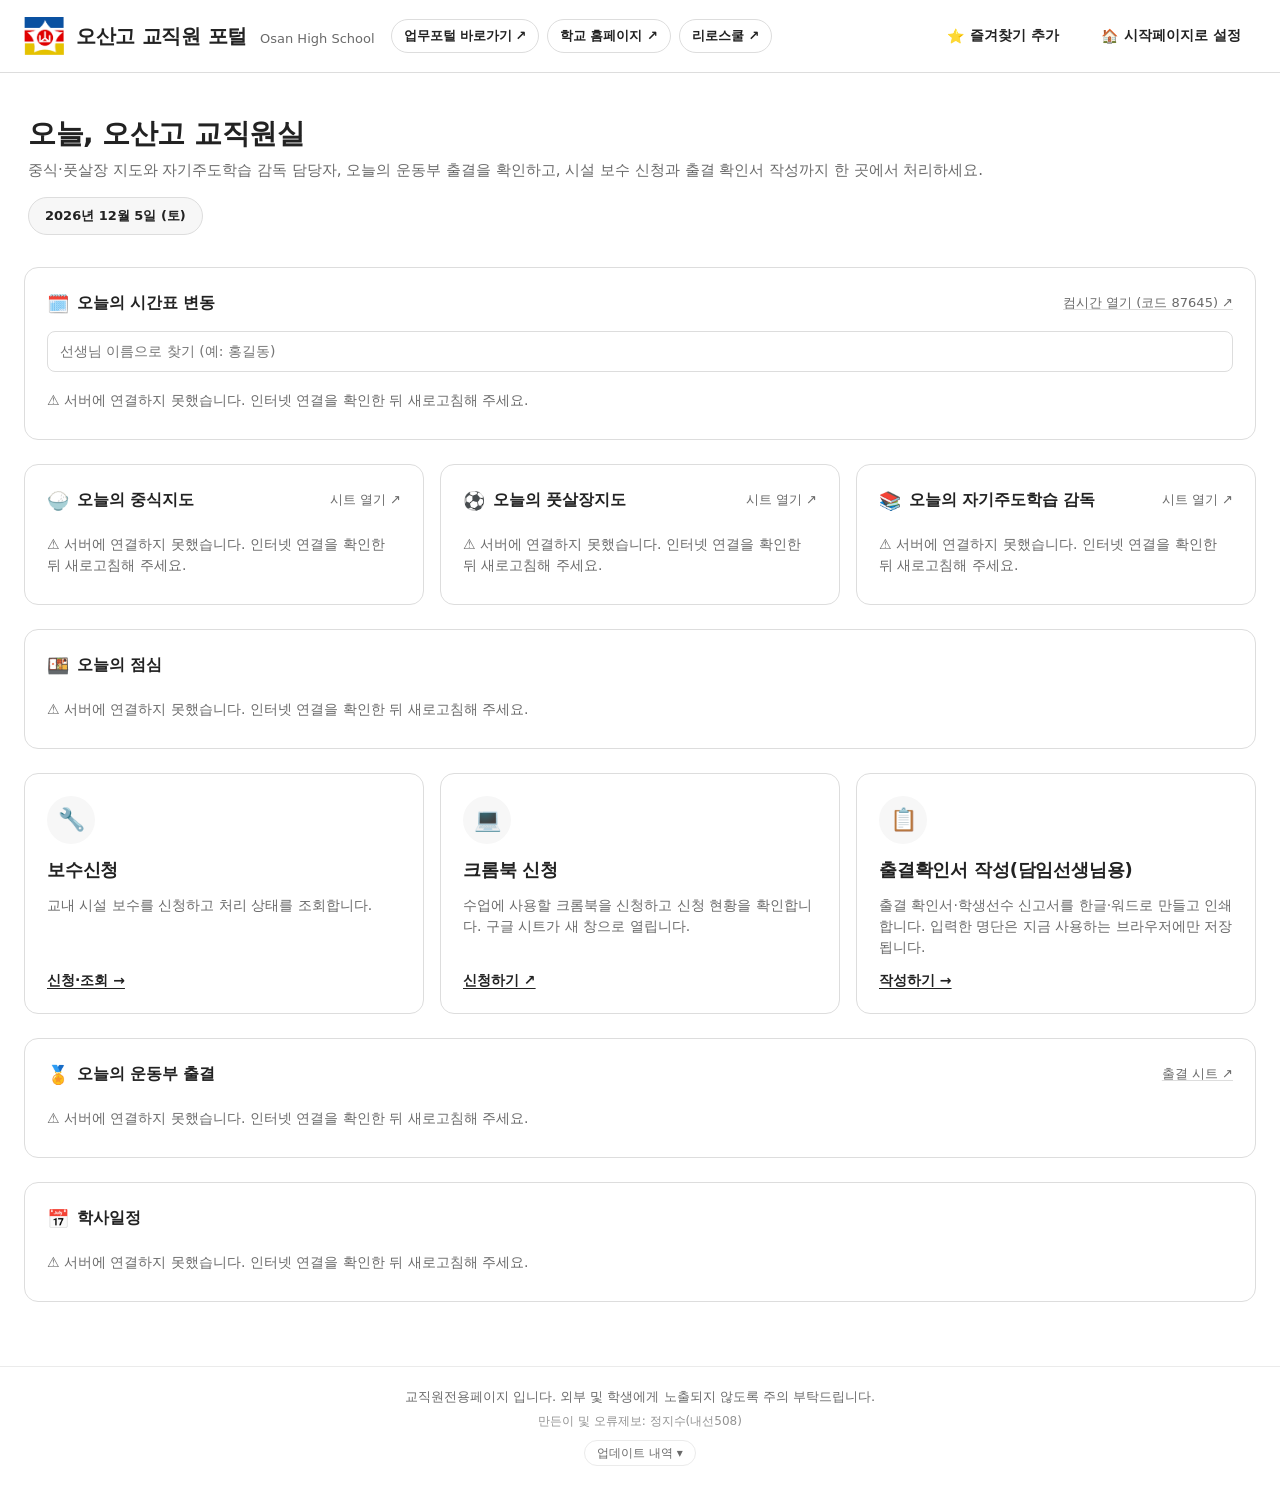
==== index.html @ 3ff9394d "시간표 변동 확인을 매일 7:30·8:00·8:30 세 번으로 변경 Co-Authored-By: Claude Opus 5.5 <noreply@anthropic.com> Claud" ====
<!DOCTYPE html>
<html lang="ko">
<head>
  <meta charset="UTF-8">
  <meta name="viewport" content="width=device-width, initial-scale=1">
  <title>오산고 교직원 포털</title>
  <link rel="icon" href="logo.png">
  <link rel="apple-touch-icon" href="logo.png">
  <link rel="preconnect" href="https://script.google.com">
  <link rel="preconnect" href="https://script.googleusercontent.com">
  <link rel="stylesheet" href="style.css">
<style>
  /* 오늘의 시간표 변동 (컴시간 연동) */
  .tt-card { cursor: default; margin-bottom: 24px; }
  .tt-card:hover { transform: none; box-shadow: none; }
  .tt-count { font-size: 13px; font-weight: 700; color: var(--primary); background: #fff0f3; border-radius: var(--radius-pill); padding: 2px 10px; }
  .tt-count:empty { display: none; }
  .tt-filter { width: 100%; box-sizing: border-box; border: 1px solid var(--hairline); border-radius: var(--radius-sm); padding: 9px 12px; font: inherit; font-size: 14px; color: var(--ink); background: var(--canvas); margin-bottom: 12px; }
  .tt-filter:focus { outline: none; border-color: var(--ink); }
  .tt-list { display: grid; grid-template-columns: repeat(auto-fill, minmax(min(300px, 100%), 1fr)); gap: 8px 12px; }
  .tt-row { display: flex; align-items: baseline; gap: 10px; font-size: 14px; padding: 9px 12px; background: var(--surface-soft); border-radius: var(--radius-sm); min-width: 0; }
  .tt-period { font-weight: 700; color: var(--ink); white-space: nowrap; }
  .tt-class { font-weight: 600; color: var(--muted); white-space: nowrap; min-width: 30px; }
  .tt-change { color: var(--body); min-width: 0; overflow-wrap: anywhere; }
  .tt-before { color: var(--muted-soft); }
  .tt-added { color: var(--muted); font-size: 12px; font-weight: 600; }
  .tt-arrow { color: var(--muted-soft); margin: 0 6px; }
  .tt-after { font-weight: 700; color: #1a6fd6; }
  .tt-none { color: var(--primary-error); font-weight: 600; text-decoration: none; }
  .tt-more { align-self: flex-start; margin-top: 10px; background: var(--canvas); border: 1px solid var(--hairline); border-radius: var(--radius-pill); padding: 6px 14px; font: inherit; font-size: 13px; color: var(--ink); cursor: pointer; }
  .tt-more:hover { border-color: var(--ink); }
  .tt-foot { margin-top: 12px; }
  .tt-swap { background: #fff7e0; border: 1px solid #f3d98b; border-radius: var(--radius-sm); padding: 10px 14px; margin-bottom: 10px; font-size: 14px; font-weight: 700; color: var(--ink); }
  .tt-swap-sub { display: block; margin-top: 2px; font-size: 13px; font-weight: 500; color: var(--body); }
  /* 오늘의 점심 (NEIS 급식) */
  .lunch-list { display: flex; flex-wrap: wrap; gap: 8px; }
  .lunch-dish { background: var(--surface-soft); border: 1px solid var(--hairline-soft); border-radius: var(--radius-pill); padding: 7px 14px; font-size: 15px; font-weight: 600; color: var(--ink); }
  .lunch-cal { font-size: 13px; color: var(--muted); font-weight: 500; }
  /* 학사일정 (NEIS) */
  .sched-card { margin-top: 24px; margin-bottom: 0; }
  .sched-list { border-top: 1px dashed var(--hairline); margin-top: 12px; padding-top: 4px; }
  .sched-row { display: flex; align-items: baseline; gap: 12px; padding: 8px 0; font-size: 14px; border-bottom: 1px solid var(--hairline-soft); }
  .sched-row:last-child { border-bottom: none; }
  .sched-date { min-width: 72px; font-weight: 700; color: var(--ink); white-space: nowrap; }
  .sched-name { flex: 1; min-width: 0; color: var(--body); overflow-wrap: anywhere; }
  .sched-tag { display: inline-block; margin-left: 4px; padding: 1px 8px; border-radius: var(--radius-pill); background: var(--surface-strong); color: var(--muted); font-size: 11px; font-weight: 700; }
  .sched-tag.off { background: #fdecea; color: var(--primary-error); }
  .sched-dday { font-size: 12px; color: var(--muted-soft); white-space: nowrap; }
  .sched-today { border-top: none; margin-top: 0; padding-top: 0; }
  .sched-note { display: block; margin-top: 2px; font-size: 12px; color: var(--muted); }
  .sched-dday.now { color: var(--primary); font-weight: 700; }
  /* 상단 바로가기 링크 묶음: 휴대폰 화면에서는 두 번째 줄로 내립니다 */
  .quick-links { display: flex; align-items: center; gap: 8px; margin-left: 4px; }
  .quick-links .eduptl-link { margin-left: 0; }
  @media (max-width: 520px) {
    .app-header-inner { flex-wrap: wrap; row-gap: 8px; }
    .quick-links { order: 10; flex-basis: 100%; gap: 6px; margin-left: 0; }
  }
/* 하단 업데이트 내역: 기본은 접혀 있고 눌러서 펼칩니다 */
.changelog { margin-top: 10px; font-size: 12px; color: var(--muted-soft, #929292); }
.changelog summary { display: inline-block; cursor: pointer; list-style: none; padding: 3px 12px; border: 1px solid var(--hairline-soft, #ebebeb); border-radius: var(--radius-pill, 999px); color: var(--muted, #6a6a6a); user-select: none; }
.changelog summary::-webkit-details-marker { display: none; }
.changelog summary::after { content: ' ▾'; }
.changelog[open] summary::after { content: ' ▴'; }
.changelog summary:hover { border-color: var(--ink, #222); color: var(--ink, #222); }
.changelog-body { max-width: 560px; margin: 12px auto 0; text-align: left; color: var(--body, #3f3f3f); line-height: 1.6; }
.changelog-date { font-weight: 700; color: var(--ink, #222); margin-top: 10px; }
.changelog-date:first-child { margin-top: 0; }
.changelog-body ul { margin: 4px 0 0; padding-left: 18px; }
.changelog-body li { margin: 2px 0; }
  /* 부서별 공지사항: Apps Script(?api=notices) → '오산고 포털 부서별 공지사항' 시트 */
  .notice-filter { display: flex; flex-wrap: wrap; gap: 6px; margin-bottom: 12px; }
  .notice-filter:empty { display: none; }
  .notice-chip { border: 1px solid var(--hairline); background: var(--canvas); color: var(--body); border-radius: var(--radius-pill); padding: 5px 12px; font: inherit; font-size: 13px; font-weight: 600; cursor: pointer; }
  .notice-chip:hover { border-color: var(--ink); }
  .notice-chip.on { background: var(--ink); border-color: var(--ink); color: #fff; }
  .notice-chip .n { font-weight: 500; opacity: .7; margin-left: 4px; }
  .notice-list { display: flex; flex-direction: column; gap: 8px; }
  .notice-item { background: var(--surface-soft); border-radius: var(--radius-sm); border-left: 3px solid transparent; }
  .notice-item.important { background: #fff0f3; border-left-color: var(--primary); }
  .notice-head { display: flex; flex-wrap: wrap; align-items: baseline; gap: 4px 10px; padding: 10px 12px; font-size: 14px; min-width: 0; list-style: none; }
  summary.notice-head { cursor: pointer; }
  summary.notice-head::-webkit-details-marker { display: none; }
  summary.notice-head::after { content: '▾'; color: var(--muted-soft); font-size: 12px; }
  details[open] > summary.notice-head::after { content: '▴'; }
  .notice-dept { font-size: 13px; font-weight: 700; color: var(--ink); white-space: nowrap; }
  .notice-title { flex: 1 1 220px; min-width: 0; font-weight: 600; color: var(--body); overflow-wrap: anywhere; }
  .notice-new { font-size: 11px; font-weight: 700; color: #fff; background: var(--primary); border-radius: var(--radius-pill); padding: 1px 7px; white-space: nowrap; }
  .notice-date { font-size: 12px; color: var(--muted); white-space: nowrap; }
  .notice-detail { padding: 0 12px 12px 12px; font-size: 14px; line-height: 1.65; color: var(--body); overflow-wrap: anywhere; }
  .notice-detail a { color: var(--ink); font-weight: 600; }
  .notice-meta { margin-top: 6px; font-size: 13px; }
  /* 오늘의 운동부 출결: Apps Script(?api=sports) → '운동부 출결' 시트 */
  .sp-card { margin-top: 24px; }   /* 메뉴 카드 바로 아래에 오므로 위쪽 간격을 둡니다 */
  .sp-cardhead { flex-wrap: wrap; gap: 4px 12px; }
  .sp-cardhead .duty-summary-title, .sp-cardhead .tt-count { white-space: nowrap; }
  .sp-summary { font-size: 14px; font-weight: 600; color: var(--body); margin: -4px 0 12px; }
  .sp-summary:empty { display: none; }
  .sp-list { display: grid; grid-template-columns: repeat(auto-fill, minmax(min(340px, 100%), 1fr)); gap: 8px 12px; }
  .sp-row { background: var(--surface-soft); border-radius: var(--radius-sm); border-left: 3px solid transparent; padding: 10px 12px; min-width: 0; }
  .sp-row.sp-nat { border-left-color: var(--primary); background: color-mix(in srgb, var(--primary) 6%, var(--canvas)); }
  .sp-head { display: flex; flex-wrap: wrap; align-items: center; gap: 4px 8px; font-size: 14px; min-width: 0; }
  .sp-sport, .sp-type { border-radius: var(--radius-pill); padding: 1px 9px; font-size: 12px; font-weight: 700; white-space: nowrap; }
  .sp-sport { background: var(--canvas); border: 1px solid var(--hairline); color: var(--ink); }
  .sp-type { background: var(--ink); color: var(--canvas); }
  .sp-type.sp-part { background: var(--surface-strong); color: var(--body); }
  .sp-why { min-width: 0; color: var(--body); font-weight: 600; overflow-wrap: anywhere; }
  .sp-stus { display: flex; flex-wrap: wrap; gap: 6px; margin-top: 8px; }
  .sp-stu { background: var(--canvas); border: 1px solid var(--hairline-soft); border-radius: var(--radius-pill); padding: 3px 10px; font-size: 13px; font-weight: 600; color: var(--ink); white-space: nowrap; }
  .sp-stu b { font-weight: 500; color: var(--muted); margin-right: 4px; }
  .sp-acc { margin-top: 6px; border-top: 1px dashed var(--hairline); padding-top: 12px; }
  .sp-acc > summary { display: flex; flex-wrap: wrap; align-items: baseline; gap: 2px 8px; cursor: pointer; list-style: none; font-size: 14px; font-weight: 700; color: var(--ink); }
  .sp-acc > summary::-webkit-details-marker { display: none; }
  .sp-acc > summary::after { content: '▾'; color: var(--muted-soft); font-size: 12px; }
  .sp-acc[open] > summary::after { content: '▴'; }
  .sp-acc-sub { font-size: 12px; font-weight: 500; color: var(--muted); }
  .sp-acc-note { margin: 8px 0 10px; font-size: 12px; color: var(--muted); }
  .sp-acc-groups { display: grid; grid-template-columns: repeat(auto-fit, minmax(min(420px, 100%), 1fr)); gap: 16px 32px; align-items: start; }
  .sp-acc-gh { font-size: 13px; font-weight: 700; color: var(--ink); margin-bottom: 4px; }
  .sp-acc-gh span { font-weight: 500; color: var(--muted); margin-left: 8px; }
  .sp-acc-table { width: 100%; border-collapse: collapse; font-size: 14px; }
  .sp-acc-table th { padding: 6px 8px; border-bottom: 1px solid var(--hairline); font-size: 12px; font-weight: 600; color: var(--muted); text-align: right; white-space: nowrap; }
  .sp-acc-table td { padding: 7px 8px; border-bottom: 1px solid var(--hairline-soft); color: var(--ink); text-align: right; font-variant-numeric: tabular-nums; white-space: nowrap; }
  .sp-acc-table th:first-child, .sp-acc-table td:first-child { text-align: left; padding-left: 0; }
  .sp-acc-table th + th { width: 64px; }
  .sp-acc-table tr:last-child td { border-bottom: none; }
  .sp-acc-who { font-weight: 600; }
  .sp-acc-who b { font-weight: 500; color: var(--muted); margin-right: 6px; }
  .sp-acc-table td.sp-acc-nat { color: var(--primary-active); font-weight: 700; }
  .sp-acc-table td.sp-acc-plan { color: var(--muted); }
  .sp-acc-table td.sp-zero { color: var(--muted-soft); font-weight: 400; }
</style>
</head>
<body>

<!-- ============ 헤더 ============ -->
<header class="app-header">
  <div class="app-header-inner">
    <div class="brand-logo" role="img" aria-label="오산고 로고"></div>
    <div>
      <span class="brand-title" onclick="go('portal')">오산고 교직원 포털</span>
      <span class="brand-sub">Osan High School</span>
    </div>
    <div class="quick-links">
      <a class="eduptl-link" href="https://sen.eduptl.kr/" target="_blank" rel="noopener" title="서울특별시교육청 업무포털을 새 탭에서 엽니다">
        업무포털<span class="hide-sm"> 바로가기</span> ↗
      </a>
      <a class="eduptl-link" href="https://osan.sen.hs.kr/" target="_blank" rel="noopener" title="오산고등학교 홈페이지를 새 탭에서 엽니다">
        <span class="hide-sm">학교 </span>홈페이지 ↗
      </a>
      <a class="eduptl-link" href="https://osan.riroschool.kr/" target="_blank" rel="noopener" title="오산고등학교 리로스쿨을 새 탭에서 엽니다">
        리로스쿨 ↗
      </a>
    </div>
    <button class="header-btn" onclick="openModal('addHomeModal')" title="즐겨찾기에 추가">
      ⭐ <span class="hide-sm">즐겨찾기 추가</span>
    </button>
    <button class="header-btn" onclick="openModal('startPageModal')" title="브라우저 시작페이지로 설정">
      🏠 <span class="hide-sm">시작페이지로 설정</span>
    </button>
    <button id="backBtn" class="header-btn" style="display:none" onclick="go('portal')">
      ← <span class="hide-sm">메인으로</span>
    </button>
  </div>
</header>

<!-- ============ 즐겨찾기 추가 안내 모달 ============ -->
<div id="addHomeModal" class="modal-overlay" onclick="if(event.target===this) closeModal(this.id)">
  <div class="modal">
    <div class="modal-head">
      <div class="modal-title">⭐ 오산고 교직원 포털을 즐겨찾기에 추가</div>
      <button class="modal-close" onclick="closeModal('addHomeModal')" aria-label="닫기">✕</button>
    </div>
    <p class="modal-desc">사용하시는 기기·브라우저에 맞는 방법을 참고하세요.</p>

    <div class="tabs">
      <button class="tab active" data-tab="desktop">데스크톱</button>
      <button class="tab" data-tab="android">Android</button>
      <button class="tab" data-tab="ios">iPhone·iPad</button>
    </div>

    <div class="tab-panel active" data-panel="desktop">
      <ol class="steps">
        <li>단축키로 즐겨찾기 창을 엽니다: <span class="kbd">Ctrl</span>+<span class="kbd">D</span> (Mac은 <span class="kbd">⌘</span>+<span class="kbd">D</span>).</li>
        <li>이름을 <b>「오산고 교직원 포털」</b>로 두고 저장 위치를 <b>「즐겨찾기 바」</b>로 선택하면 브라우저 상단에 상시 표시됩니다.</li>
        <li>주소창 오른쪽의 <b>별표(☆) 아이콘</b>을 눌러도 같은 결과입니다.</li>
      </ol>
    </div>
    <div class="tab-panel" data-panel="android">
      <ol class="steps">
        <li>Chrome 주소창 오른쪽 <b>⋮ 메뉴</b>를 누른 뒤, 상단의 <b>별표(☆) 아이콘</b>을 탭합니다.</li>
        <li>같은 메뉴의 <b>「홈 화면에 추가」</b>를 누르면 앱처럼 아이콘이 생깁니다.</li>
        <li>이후 주소창에 <b>「오산고」</b>만 입력해도 자동 완성으로 빠르게 이동할 수 있습니다.</li>
      </ol>
    </div>
    <div class="tab-panel" data-panel="ios">
      <ol class="steps">
        <li>Safari 하단(또는 상단)의 <b>공유 버튼</b>(⬆)을 누릅니다.</li>
        <li><b>「홈 화면에 추가」</b> 또는 <b>「즐겨찾기에 추가」</b>를 선택하고 저장합니다.</li>
        <li>홈 화면 아이콘이나 즐겨찾기(책 모양 아이콘)에서 언제든 열 수 있습니다.</li>
      </ol>
    </div>

    <div class="url-box">
      <div class="url-label">포털 링크</div>
      <div class="url-row">
        <input type="text" class="portal-url" readonly onclick="this.select()">
        <button class="btn small" onclick="copyPortalUrl(this)">📋 복사</button>
      </div>
      <div class="url-hint">이 링크를 동료 선생님께 공유하셔도 됩니다. 구글 계정 로그인 여부와 관계없이 열립니다.</div>
    </div>
  </div>
</div>

<!-- ============ 시작페이지 설정 안내 모달 ============ -->
<div id="startPageModal" class="modal-overlay" onclick="if(event.target===this) closeModal(this.id)">
  <div class="modal">
    <div class="modal-head">
      <div class="modal-title">🏠 브라우저 시작페이지로 설정</div>
      <button class="modal-close" onclick="closeModal('startPageModal')" aria-label="닫기">✕</button>
    </div>
    <p class="modal-desc">브라우저 보안 정책 때문에 웹 페이지가 시작페이지를 직접 바꿀 수는 없습니다. 아래 링크를 복사한 뒤, 사용하시는 브라우저에 맞는 방법으로 설정해 주세요.</p>

    <div class="url-box" style="margin:0 0 18px">
      <div class="url-label">① 포털 링크 복사</div>
      <div class="url-row">
        <input type="text" class="portal-url" readonly onclick="this.select()">
        <button class="btn small" onclick="copyPortalUrl(this)">📋 복사</button>
      </div>
    </div>

    <div class="url-label">② 브라우저에서 설정</div>
    <div class="tabs">
      <button class="tab active" data-tab="chrome">Chrome</button>
      <button class="tab" data-tab="edge">Edge</button>
      <button class="tab" data-tab="whale">웨일</button>
    </div>

    <div class="tab-panel active" data-panel="chrome">
      <ol class="steps">
        <li>오른쪽 위 <b>⋮ 메뉴 → 설정</b>을 엽니다.</li>
        <li>왼쪽에서 <b>「시작 그룹」</b>을 누릅니다.</li>
        <li><b>「특정 페이지 또는 페이지 모음 열기」</b>를 선택하고 <b>「새 페이지 추가」</b>를 누릅니다.</li>
        <li>복사한 링크를 붙여넣고 <b>「추가」</b>를 누르면 끝입니다.</li>
      </ol>
    </div>
    <div class="tab-panel" data-panel="edge">
      <ol class="steps">
        <li>오른쪽 위 <b>⋯ 메뉴 → 설정</b>을 엽니다.</li>
        <li>왼쪽에서 <b>「시작, 홈 및 새 탭」</b>을 누릅니다.</li>
        <li><b>「Edge가 시작되는 경우」</b>에서 <b>「다음 페이지 열기」</b>를 선택하고 <b>「새 페이지 추가」</b>를 누릅니다.</li>
        <li>복사한 링크를 붙여넣고 <b>「추가」</b>를 누르면 끝입니다.</li>
      </ol>
    </div>
    <div class="tab-panel" data-panel="whale">
      <ol class="steps">
        <li>오른쪽 위 <b>⋯ 메뉴 → 설정</b>을 엽니다.</li>
        <li><b>「시작 그룹」</b> 항목을 찾습니다. (설정 화면 위쪽 검색창에 「시작」을 입력하면 빠릅니다.)</li>
        <li><b>「특정 페이지 또는 페이지 모음 열기」</b>를 선택하고 <b>「새 페이지 추가」</b>를 누릅니다.</li>
        <li>복사한 링크를 붙여넣고 <b>「추가」</b>를 누르면 끝입니다.</li>
      </ol>
    </div>
    <div class="url-hint">홈(🏠) 버튼을 눌렀을 때도 포털이 열리게 하려면, 같은 설정 화면의 <b>「홈 버튼 표시」</b>에 링크를 넣어 주세요. 휴대폰에서는 즐겨찾기 추가 안내의 <b>「홈 화면에 추가」</b>를 이용하시면 됩니다.</div>
  </div>
</div>

<div class="container">

  <!-- ============ 1. 포털 메인 ============ -->
  <section id="view-portal" class="view">
    <div class="portal-hero">
      <h1>오늘, 오산고 교직원실</h1>
      <p>중식·풋살장 지도와 자기주도학습 감독 담당자, 오늘의 운동부 출결을 확인하고, 시설 보수 신청과 출결 확인서 작성까지 한 곳에서 처리하세요.</p>
      <div class="today-badge" id="todayBadge">오늘</div>
    </div>

    <!-- 부서별 공지사항: Apps Script(?api=notices)가 '오산고 포털 부서별 공지사항' 시트에서 게시 기간 안의 공지만 골라 보냅니다 -->
    <!-- 임시로 숨김 (2026. 10. 22.): 다시 보이게 하려면 아래 style="display:none"을 지우세요 -->
    <div class="duty-summary tt-card notice-card" id="noticeCard" style="display:none">
      <div class="duty-summary-head">
        <div class="duty-summary-title"><span class="em">📢</span> 부서별 공지사항 <span class="tt-count" id="noticeCount"></span></div>
        <a class="duty-summary-more" id="noticeSheetLink" href="https://docs.google.com/spreadsheets/d/1eIQ57xWCB2fYBAioZo2LkvetucRrFNCOV_IEiGKLnko/edit" target="_blank" rel="noopener" title="부서 담당 선생님용 입력 시트입니다">공지 입력 ↗</a>
      </div>
      <div class="notice-filter" id="noticeFilter" aria-label="부서별로 보기"></div>
      <div class="duty-summary-body" id="noticeBody">
        <div class="duty-summary-empty"><span class="spinner"></span>불러오는 중…</div>
      </div>
    </div>

    <!-- 오늘의 시간표 변동: Apps Script(?api=timetable)가 컴시간에서 받아 온 결과를 표시 -->
    <div class="duty-summary tt-card" id="ttCard">
      <div class="duty-summary-head">
        <div class="duty-summary-title"><span class="em">🗓️</span> 오늘의 시간표 변동 <span class="tt-count" id="ttCount"></span></div>
        <a class="duty-summary-more" href="http://xn--s39aqy283b66bj2x.kr/" target="_blank" rel="noopener" onclick="ttCopySchoolCode()" title="학교 코드 87645를 복사한 뒤 컴시간을 엽니다">컴시간 열기 (코드 87645) ↗</a>
      </div>
      <input type="search" id="ttFilter" class="tt-filter" placeholder="선생님 이름으로 찾기 (예: 홍길동)" autocomplete="off" aria-label="선생님 이름으로 시간표 변동 찾기">
      <div class="duty-summary-body" id="ttBody">
        <div class="duty-summary-empty"><span class="spinner"></span>불러오는 중…</div>
      </div>
    </div>

    <div class="today-duty">
      <div class="duty-summary" onclick="openSheet('lunch')">
        <div class="duty-summary-head">
          <div class="duty-summary-title"><span class="em">🍚</span> 오늘의 중식지도</div>
          <div class="duty-summary-more">시트 열기 ↗</div>
        </div>
        <div class="duty-summary-body" id="summaryLunch">
          <div class="duty-summary-empty"><span class="spinner"></span>불러오는 중…</div>
        </div>
      </div>
      <div class="duty-summary" onclick="openSheet('futsal')">
        <div class="duty-summary-head">
          <div class="duty-summary-title"><span class="em">⚽</span> 오늘의 풋살장지도</div>
          <div class="duty-summary-more">시트 열기 ↗</div>
        </div>
        <div class="duty-summary-body" id="summaryFutsal">
          <div class="duty-summary-empty"><span class="spinner"></span>불러오는 중…</div>
        </div>
      </div>
      <div class="duty-summary" onclick="openSheet('selfstudy')">
        <div class="duty-summary-head">
          <div class="duty-summary-title"><span class="em">📚</span> 오늘의 자기주도학습 감독</div>
          <div class="duty-summary-more">시트 열기 ↗</div>
        </div>
        <div class="duty-summary-body" id="summarySelf">
          <div class="duty-summary-empty"><span class="spinner"></span>불러오는 중…</div>
        </div>
      </div>
    </div>

    <!-- 오늘의 점심: Apps Script(?api=lunch, NEIS 인증키 사용) → 실패하면 NEIS 직접 조회 -->
    <div class="duty-summary tt-card" id="lunchCard">
      <div class="duty-summary-head">
        <div class="duty-summary-title"><span class="em">🍱</span> 오늘의 점심</div>
        <div class="lunch-cal" id="lunchCal"></div>
      </div>
      <div class="duty-summary-body" id="lunchBody">
        <div class="duty-summary-empty"><span class="spinner"></span>불러오는 중…</div>
      </div>
    </div>

    <div class="card-grid">
      <div class="portal-card repair" onclick="go('repair')">
        <div class="icon">🔧</div>
        <div class="card-title">보수신청</div>
        <div class="card-desc">교내 시설 보수를 신청하고 처리 상태를 조회합니다.</div>
        <div class="card-cta">신청·조회 →</div>
      </div>

      <a class="portal-card chromebook" href="https://docs.google.com/spreadsheets/d/1wIlNx31YRh3VpDD4wo0K25a7fXBDa5mbavtwlaZFk90/edit?usp=sharing" target="_blank" rel="noopener">
        <div class="icon">💻</div>
        <div class="card-title">크롬북 신청</div>
        <div class="card-desc">수업에 사용할 크롬북을 신청하고 신청 현황을 확인합니다. 구글 시트가 새 창으로 열립니다.</div>
        <div class="card-cta">신청하기 ↗</div>
      </a>

      <a class="portal-card attendance" href="attendance.html">
        <div class="icon">📋</div>
        <div class="card-title">출결확인서 작성(담임선생님용)</div>
        <div class="card-desc">출결 확인서·학생선수 신고서를 한글·워드로 만들고 인쇄합니다. 입력한 명단은 지금 사용하는 브라우저에만 저장됩니다.</div>
        <div class="card-cta">작성하기 →</div>
      </a>
    </div>

    <!-- 오늘의 운동부 출결: Apps Script(?api=sports)가 '운동부 출결' 시트에서 오늘 출결과 학생별 결석일수를 골라 보냅니다 (이름 가운데 글자는 가림) -->
    <div class="duty-summary tt-card sp-card" id="sportsCard">
      <div class="duty-summary-head sp-cardhead">
        <div class="duty-summary-title"><span class="em">🏅</span> 오늘의 운동부 출결 <span class="tt-count" id="sportsCount"></span></div>
        <a class="duty-summary-more" href="https://docs.google.com/spreadsheets/d/1ni9dDZJaTEjfXOyyWDyxBC1Jjrhg--I3IhYIIeAhy_s/edit" target="_blank" rel="noopener" title="운동부 출결 시트를 새 탭에서 엽니다 (권한이 있는 선생님만 열 수 있습니다)">출결 시트 ↗</a>
      </div>
      <div class="sp-summary" id="sportsSummary"></div>
      <div class="notice-filter" id="sportsFilter" aria-label="학년별로 보기"></div>
      <div class="duty-summary-body" id="sportsBody">
        <div class="duty-summary-empty"><span class="spinner"></span>불러오는 중…</div>
      </div>
    </div>

    <!-- 학사일정: Apps Script(?api=schedule, NEIS 인증키 사용) → 실패하면 NEIS 직접 조회(5건) -->
    <div class="duty-summary tt-card sched-card" id="schedCard">
      <div class="duty-summary-head">
        <div class="duty-summary-title"><span class="em">📅</span> 학사일정</div>
        <div class="lunch-cal" id="schedSrc"></div>
      </div>
      <div class="duty-summary-body" id="schedBody">
        <div class="duty-summary-empty"><span class="spinner"></span>불러오는 중…</div>
      </div>
    </div>

  </section>

  <!-- ============ 2. 보수신청 ============ -->
  <section id="view-repair" class="view">
    <div class="repair-head">
      <div>
        <h2 class="page-title">보수신청</h2>
        <p class="page-desc">교내 시설의 보수가 필요한 사항을 신청합니다. 접수된 내역과 처리 상태는 시트에서 바로 확인할 수 있습니다.</p>
      </div>
      <button class="btn secondary" onclick="openSheet('repair')" title="접수된 신청 이력을 시트에서 확인">
        ↗ 시트에서 확인
      </button>
    </div>

    <div class="duty-card">
      <h3 style="margin:0 0 14px; font-size:16px;">📝 새 신청</h3>
      <form id="repairForm" onsubmit="submitRepair(event)">
        <div class="form-row two-col">
          <div>
            <label for="rq-requester">신청자 *</label>
            <input type="text" id="rq-requester" required maxlength="50" placeholder="예: 김철수">
          </div>
          <div>
            <label for="rq-location">보수 장소 *</label>
            <input type="text" id="rq-location" required maxlength="100" placeholder="예: 2층 남자화장실">
          </div>
        </div>
        <div class="form-row">
          <label for="rq-priority">긴급도</label>
          <select id="rq-priority"></select>
        </div>
        <div class="form-row">
          <label for="rq-details">보수 내역 *</label>
          <textarea id="rq-details" required maxlength="2000" placeholder="어떤 부분에 어떤 문제가 있는지 구체적으로 적어 주세요."></textarea>
        </div>
        <div class="form-row">
          <label for="rq-photo">사진 URL (선택)</label>
          <input type="text" id="rq-photo" maxlength="500" placeholder="드라이브 등에 업로드한 사진 링크">
        </div>
        <div style="display:flex; gap:8px; justify-content:flex-end;">
          <button type="reset" class="btn secondary">초기화</button>
          <button type="submit" class="btn" id="submitBtn">신청 등록</button>
        </div>
      </form>
    </div>
  </section>

</div>

<footer class="staff-notice" style="max-width:1280px; margin:0 auto; padding:20px 24px 32px; border-top:1px solid var(--hairline-soft, #ebebeb); text-align:center; font-size:13px; color:var(--muted, #6a6a6a);">
  교직원전용페이지 입니다. 외부 및 학생에게 노출되지 않도록 주의 부탁드립니다.
  <div style="margin-top:6px; font-size:12px; color:var(--muted-soft, #929292);">만든이 및 오류제보: 정지수(내선508)</div>
  <details class="changelog">
    <summary>업데이트 내역</summary>
    <div class="changelog-body">
      <div class="changelog-date">2026. 10. 27.</div>
      <ul>
        <li>오늘의 운동부 출결 카드 추가 (학생별 결석일수, 대표팀차출은 따로 셈)</li>
        <li>시간표 변동 확인을 매일 오전 7:30, 8:00, 8:30 세 번으로 늘림</li>
      </ul>
      <div class="changelog-date">2026. 10. 22.</div>
      <ul>
        <li>맨 위에 부서별 공지사항 카드 추가 (부서 선생님들이 구글 시트에 입력하면 1분 안에 반영, 부서별 보기·중요 공지 고정·NEW 표시)</li>
      </ul>
      <div class="changelog-date">2026. 10. 21.</div>
      <ul>
        <li>크롬북 신청 메뉴 추가 (보수신청 옆, 구글 시트 연결)</li>
      </ul>
      <div class="changelog-date">2026. 10. 15.</div>
      <ul>
        <li>시간표 변동 확인을 매일 오전 7:30, 8:30 두 번으로 늘리고, 마지막으로 확인한 시각을 '최종 확인'으로 표시</li>
      </ul>
      <div class="changelog-date">2026. 10. 14.</div>
      <ul>
        <li>학사일정 카드 추가 (학교 구글 캘린더 연동, 포털 맨 아래)</li>
        <li>시간표 변동: 요일 교환일 안내 표시, 변경 전 수업은 흐리게·변경 후 수업은 파란색으로 구분</li>
        <li>하단에 만든이 및 오류제보 안내, 업데이트 내역 추가</li>
      </ul>
      <div class="changelog-date">2026. 10. 13.</div>
      <ul>
        <li>오늘의 시간표 변동 카드 추가 (컴시간 연동, 포털 맨 위, 매일 오전 8시 확인)</li>
        <li>'컴시간 열기'를 누르면 학교 코드가 자동으로 복사되도록 개선</li>
        <li>오늘의 점심 카드 추가 (나이스 급식 정보)</li>
        <li>오늘의 자기주도학습 감독 카드 추가</li>
        <li>중식·풋살장지도 카드에 다음 일정 2건 표시</li>
        <li>담당 교사 이름의 마지막 글자 가림 처리, 하단에 교직원 전용 안내 문구 추가</li>
        <li>상단에 학교 홈페이지·리로스쿨 바로가기 추가</li>
        <li>출결확인서 작성기(담임선생님용) 메뉴 추가, 미리보기 화면의 인쇄·한글 저장 버튼 수정</li>
        <li>업무포털 바로가기, 시작페이지 설정 안내 추가</li>
        <li>GitHub Pages로 이전하여 접속 속도와 안정성 개선</li>
      </ul>
    </div>
  </details>
</footer>

<div id="toast" class="toast"></div>

<script>
  // ============================================================
  // 설정
  // ============================================================
  // Apps Script 웹앱 주소. '배포 관리 → 편집 → 새 버전'으로 배포하면 이 주소가 유지됩니다.
  const API_URL = 'https://script.google.com/macros/s/AKfycbxlLejqQXgSe7eHsIz9h2J1HaktfMJPMi_bjCNYlQ4gxMjI95hJ8rk9pukkJ2Tli3Nz/exec';

  // API가 응답하지 않을 때도 '시트 열기'가 동작하도록 두는 예비 링크
  const SHEET_BASE = 'https://docs.google.com/spreadsheets/d/1Wa2Br6DfXIfRoo8LrwZ_tFxbgWFZDrF5PFjJdNgJdtE/edit';
  let SHEET_URLS = { base: SHEET_BASE, lunch: SHEET_BASE, futsal: SHEET_BASE, repair: SHEET_BASE, selfstudy: SHEET_BASE };

  const DEFAULT_PRIORITY = ['낮음', '보통', '높음', '긴급'];
  let META = { priorityList: DEFAULT_PRIORITY };

  const CACHE_KEY = 'osan-portal-v1';
  const TIMEOUT_MS = 15000;

  // ============================================================
  // 브라우저 캐시 (마지막으로 받은 데이터를 즉시 보여 주기 위함)
  // ============================================================
  function todayKey() {
    const d = new Date();
    return `${d.getFullYear()}-${d.getMonth() + 1}-${d.getDate()}`;
  }
  function readCache() {
    try { return JSON.parse(localStorage.getItem(CACHE_KEY) || 'null'); } catch (_) { return null; }
  }
  function writeCache(data) {
    try { localStorage.setItem(CACHE_KEY, JSON.stringify({ day: todayKey(), savedAt: Date.now(), data })); } catch (_) {}
  }

  // ============================================================
  // API 호출
  // ============================================================
  async function apiGet(action) {
    const ctrl = new AbortController();
    const t = setTimeout(() => ctrl.abort(), TIMEOUT_MS);
    try {
      const res = await fetch(`${API_URL}?api=${encodeURIComponent(action)}`, { signal: ctrl.signal });
      if (!res.ok) throw new Error(`서버 응답 오류 (${res.status})`);
      return await res.json();
    } finally {
      clearTimeout(t);
    }
  }
  async function apiPost(action, payload) {
    const ctrl = new AbortController();
    const t = setTimeout(() => ctrl.abort(), TIMEOUT_MS);
    try {
      // Content-Type을 지정하지 않아야(text/plain) CORS 사전 요청 없이 Apps Script로 전달됩니다.
      const res = await fetch(API_URL, {
        method: 'POST',
        body: JSON.stringify({ action, payload }),
        signal: ctrl.signal,
      });
      if (!res.ok) throw new Error(`서버 응답 오류 (${res.status})`);
      return await res.json();
    } finally {
      clearTimeout(t);
    }
  }
  function errMsg(err) {
    if (err && err.name === 'AbortError') return '응답이 늦어 불러오지 못했습니다. 잠시 후 새로고침해 주세요.';
    if (err && err.name === 'TypeError') return '서버에 연결하지 못했습니다. 인터넷 연결을 확인한 뒤 새로고침해 주세요.';
    return (err && err.message) ? err.message : String(err || '오류');
  }

  // ============================================================
  // 초기 데이터
  // ============================================================
  function applyInit(data, stale) {
    if (data.sheetUrls && data.sheetUrls.base) SHEET_URLS = data.sheetUrls;
    if (data.meta && data.meta.priorityList && data.meta.priorityList.length) {
      META = data.meta;
      fillFormSelects();
    }
    if (data.duty) renderPortalSummary(data.duty, stale);
  }

  async function loadInit() {
    // 1) 오늘 저장해 둔 데이터가 있으면 먼저 보여 줍니다.
    const cached = readCache();
    const hasCache = cached && cached.day === todayKey() && cached.data;
    if (hasCache) applyInit(cached.data, true);
    else if (cached && cached.data) applyInit({ sheetUrls: cached.data.sheetUrls, meta: cached.data.meta }, false);

    // 2) 서버에서 최신 데이터를 받아 교체합니다.
    try {
      const r = await apiGet('init');
      if (!r || !r.ok) throw new Error((r && r.msg) || '조회 실패');
      applyInit(r, false);
      writeCache({ duty: r.duty, sheetUrls: r.sheetUrls, meta: r.meta });
    } catch (err) {
      if (hasCache) {
        document.querySelectorAll('.duty-stale').forEach(el => {
          el.textContent = '최신 정보를 불러오지 못해 오늘 앞서 저장된 정보를 표시하고 있습니다.';
        });
      } else {
        const html = summaryErr(err);
        document.getElementById('summaryLunch').innerHTML  = html;
        document.getElementById('summaryFutsal').innerHTML = html;
        document.getElementById('summarySelf').innerHTML   = html;
      }
    }
  }

  // ============================================================
  // 안내 모달 (즐겨찾기 추가 · 시작페이지 설정)
  // ============================================================
  const PORTAL_URL = location.origin + location.pathname;

  function openModal(id) {
    const m = document.getElementById(id);
    m.querySelectorAll('.portal-url').forEach(el => { el.value = PORTAL_URL; });
    m.classList.add('show');
    switchTab(m, autoTab(id));
  }
  function closeModal(id) {
    const m = id ? document.getElementById(id) : null;
    if (m) m.classList.remove('show');
    else document.querySelectorAll('.modal-overlay.show').forEach(el => el.classList.remove('show'));
  }
  function autoTab(id) {
    const ua = navigator.userAgent || '';
    if (id === 'startPageModal') {
      if (/Whale/i.test(ua)) return 'whale';
      if (/Edg\//i.test(ua)) return 'edge';
      return 'chrome';
    }
    if (/iPhone|iPad|iPod/i.test(ua)) return 'ios';
    if (/Android/i.test(ua))         return 'android';
    return 'desktop';
  }
  function switchTab(modal, name) {
    modal.querySelectorAll('.tab').forEach(t =>
      t.classList.toggle('active', t.dataset.tab === name));
    modal.querySelectorAll('.tab-panel').forEach(p =>
      p.classList.toggle('active', p.dataset.panel === name));
  }
  function copyPortalUrl(btn) {
    const input = btn.parentElement.querySelector('input');
    if (navigator.clipboard && navigator.clipboard.writeText) {
      navigator.clipboard.writeText(input.value).then(
        () => toast('링크가 복사되었습니다', 'ok'),
        () => fallbackCopy(input)
      );
    } else {
      fallbackCopy(input);
    }
  }
  function fallbackCopy(input) {
    try {
      input.select();
      const ok = document.execCommand('copy');
      toast(ok ? '링크가 복사되었습니다' : '복사 실패 — 직접 복사해 주세요.', ok ? 'ok' : 'err');
    } catch (_) {
      toast('복사 실패 — 직접 복사해 주세요.', 'err');
    }
  }

  // ============================================================
  // 화면 전환 (주소 뒤 #repair 로 보수신청 화면에 바로 들어갈 수 있음)
  // ============================================================
  function go(name) {
    if (name === 'portal') history.pushState(null, '', location.pathname);
    else location.hash = name;
    showView(name);
  }
  function showView(name) {
    if (!document.getElementById('view-' + name)) name = 'portal';
    document.querySelectorAll('.view').forEach(v => v.classList.remove('active'));
    document.getElementById('view-' + name).classList.add('active');
    document.getElementById('backBtn').style.display = (name === 'portal') ? 'none' : 'inline-block';
    window.scrollTo({ top: 0, behavior: 'smooth' });
  }
  window.addEventListener('hashchange', () => showView(location.hash.slice(1) || 'portal'));
  window.addEventListener('popstate',   () => showView(location.hash.slice(1) || 'portal'));

  // ============================================================
  // 시트 열기
  // ============================================================
  function openSheet(kind) {
    const url = SHEET_URLS[kind] || SHEET_URLS.base || SHEET_BASE;
    window.open(url, '_blank', 'noopener');
  }

  // ============================================================
  // 오늘의 근무명단
  // ============================================================
  function renderPortalSummary(all, stale) {
    const note = stale ? '<div class="duty-stale"></div>' : '';
    document.getElementById('summaryLunch').innerHTML  = summaryHtml(all && all.lunch) + upcomingHtml(all && all.lunch) + note;
    document.getElementById('summaryFutsal').innerHTML = summaryHtml(all && all.futsal) + upcomingHtml(all && all.futsal) + note;
    // 예전 형식으로 저장된 캐시에는 자기주도학습 감독 정보가 없으므로, 그때는 '불러오는 중' 표시를 그대로 둡니다.
    if (all && all.selfstudy) {
      document.getElementById('summarySelf').innerHTML = summaryHtml(all.selfstudy) + upcomingHtml(all.selfstudy) + note;
    }
  }
  // 다음 일정 (예: 10/15(목) 류정) — 가까운 날짜부터 UPCOMING_COUNT건만 표시
  const UPCOMING_COUNT = 2;
  function upcomingHtml(r) {
    if (!r || !r.ok || !r.upcoming || !r.upcoming.length) return '';
    const items = r.upcoming.slice(0, UPCOMING_COUNT).map(u =>
      `<span class="next-item"><b>${escapeHtml(u.date)}(${escapeHtml(u.weekday)})</b> ${escapeHtml((u.names || []).map(maskName).join(', '))}</span>`
    ).join('');
    return `<div class="duty-next"><span class="zone-label">다음</span><div class="next-list">${items}</div></div>`;
  }
  function summaryHtml(r) {
    if (!r || !r.ok) {
      return `<div class="duty-summary-empty">⚠ ${escapeHtml((r && r.msg) || '조회 실패')}</div>`;
    }
    if (!r.officers || !r.officers.length) {
      return `<div class="duty-summary-empty">${escapeHtml(r.msg || '오늘 배정된 담당자가 없습니다.')}</div>`;
    }
    const groups = {};
    const order = [];
    r.officers.forEach(o => {
      const z = o.zone || '';
      if (!(z in groups)) { groups[z] = []; order.push(z); }
      groups[z].push(o.name);
    });
    return order.map(z => `
      <div class="zone-group">
        ${z ? `<span class="zone-label">${escapeHtml(z)}</span>` : ''}
        <div class="zone-names">
          ${groups[z].map(n => `<span class="duty-chip">${escapeHtml(maskName(n))}</span>`).join('')}
        </div>
      </div>
    `).join('');
  }
  function summaryErr(err) {
    return `<div class="duty-summary-empty">⚠ ${escapeHtml(errMsg(err))}</div>`;
  }

  function updateTodayBadge() {
    const d = new Date();
    const wd = ['일','월','화','수','목','금','토'][d.getDay()];
    document.getElementById('todayBadge').textContent =
      `${d.getFullYear()}년 ${d.getMonth()+1}월 ${d.getDate()}일 (${wd})`;
  }

  // ============================================================
  // 토스트
  // ============================================================
  let toastTimer;
  function toast(msg, type) {
    const el = document.getElementById('toast');
    el.className = 'toast show ' + (type || '');
    el.textContent = msg;
    clearTimeout(toastTimer);
    toastTimer = setTimeout(() => { el.classList.remove('show'); }, 2600);
  }

  // ============================================================
  // 보수신청
  // ============================================================
  function fillFormSelects() {
    const pri = document.getElementById('rq-priority');
    const cur = pri.value;
    pri.innerHTML = META.priorityList.map(v => {
      const sel = (cur ? v === cur : v === '보통') ? 'selected' : '';
      return `<option value="${escapeHtml(v)}" ${sel}>${escapeHtml(v)}</option>`;
    }).join('');
  }

  async function submitRepair(ev) {
    ev.preventDefault();
    const btn = document.getElementById('submitBtn');
    btn.disabled = true; btn.textContent = '등록 중…';

    const payload = {
      requester: document.getElementById('rq-requester').value,
      location:  document.getElementById('rq-location').value,
      priority:  document.getElementById('rq-priority').value,
      details:   document.getElementById('rq-details').value,
      photo:     document.getElementById('rq-photo').value,
    };

    try {
      const r = await apiPost('submit', payload);
      if (r && r.ok) {
        toast(`신청 완료 (ID: ${r.id})`, 'ok');
        document.getElementById('repairForm').reset();
        document.getElementById('rq-priority').value = '보통';
      } else {
        toast((r && r.msg) || '등록 실패', 'err');
      }
    } catch (err) {
      toast(errMsg(err), 'err');
    } finally {
      btn.disabled = false; btn.textContent = '신청 등록';
    }
  }

  // ============================================================
  // 유틸
  // ============================================================
  // 개인정보 보호: 화면에 표시하는 이름의 마지막 글자를 'O'로 가립니다 (예: 홍길동 → 홍길O)
  function maskName(name) {
    const chars = Array.from(String(name || '').trim());
    if (chars.length < 2) return chars.join('');
    chars[chars.length - 1] = 'O';
    return chars.join('');
  }
  function escapeHtml(s) {
    return String(s == null ? '' : s)
      .replace(/&/g,'&amp;').replace(/</g,'&lt;').replace(/>/g,'&gt;')
      .replace(/"/g,'&quot;').replace(/'/g,'&#39;');
  }

  // ============================================================
  // 초기화
  // ============================================================
  updateTodayBadge();
  fillFormSelects();
  // 예전 주소 형식(?view=repair)도 지원
  const qsView = new URLSearchParams(location.search).get('view');
  showView(location.hash.slice(1) || qsView || 'portal');
  loadInit();

  document.addEventListener('click', function (e) {
    const tab = e.target.closest && e.target.closest('.modal .tab');
    if (tab) switchTab(tab.closest('.modal'), tab.dataset.tab);
  });
  document.addEventListener('keydown', function (e) {
    if (e.key === 'Escape') closeModal();
  });
</script>

<script>
  // ============================================================
  // 오늘의 시간표 변동 (컴시간 → Apps Script ?api=timetable → 포털)
  // 교사 이름은 Apps Script에서 마지막 글자를 가린 상태로 받습니다.
  // ============================================================
  (function () {
    const TT_SHOW = 6;                       // 처음에 보여 줄 건수
    const TT_TIMEOUT_MS = 40000;             // 컴시간 조회가 느릴 수 있어 넉넉하게 기다립니다
    const TT_FILTER_KEY = 'osan-portal-tt-filter';
    let ttData = null;
    let ttExpanded = false;

    const filterEl = document.getElementById('ttFilter');
    try { filterEl.value = localStorage.getItem(TT_FILTER_KEY) || ''; } catch (_) {}

    function ttLabel(x) {
      if (!x) return '<span class="tt-none">수업 없음</span>';
      return escapeHtml(x.subject) + (x.teacher ? ' ' + escapeHtml(x.teacher) : '');
    }
    // '정지수'처럼 전체 이름을 넣어도, '정지'처럼 앞부분만 넣어도 찾을 수 있게 합니다.
    function ttMatch(c, q) {
      if (!q) return true;
      const masked = maskName(q);
      return [c.before, c.after].some(x => x && x.teacher && (x.teacher === masked || x.teacher.startsWith(q)));
    }
    function ttRow(c) {
      const before = c.before
        ? `<span class="tt-before">${ttLabel(c.before)}</span>`
        : '<span class="tt-added">추가</span>';
      return `<div class="tt-row"><span class="tt-period">${Number(c.period)}교시</span>` +
        `<span class="tt-class">${Number(c.grade)}-${Number(c.cls)}</span>` +
        `<span class="tt-change">${before}<span class="tt-arrow">→</span><span class="tt-after">${ttLabel(c.after)}</span></span></div>`;
    }

    function ttRender() {
      const body = document.getElementById('ttBody');
      const countEl = document.getElementById('ttCount');
      const r = ttData;
      if (!r || !r.ok) {
        countEl.textContent = '';
        body.innerHTML = `<div class="duty-summary-empty">⚠ ${escapeHtml((r && r.msg) || '시간표 변동 정보를 불러오지 못했습니다.')}</div>`;
        return;
      }
      if (!r.today) {
        countEl.textContent = '';
        body.innerHTML = `<div class="duty-summary-empty">${escapeHtml(r.msg || '오늘은 시간표 변동 정보가 없습니다.')}</div>`;
        return;
      }

      const q = (filterEl.value || '').trim();
      const all = r.today.changes || [];
      const list = all.filter(c => ttMatch(c, q));
      // 요일 교환일: Apps Script가 교환된 요일(swapLabel)을 알려 주면 안내를 먼저 띄우고,
      // 목록에는 교환된 요일 시간표와 다른 수업만 보여 줍니다.
      const swap = r.today.swapLabel;
      countEl.textContent = swap ? '요일 교환' : (all.length ? all.length + '건' : '');

      let html = '';
      if (swap) {
        html += `<div class="tt-swap">🔄 오늘은 ${escapeHtml(swap)} 시간표로 운영합니다.` +
          `<span class="tt-swap-sub">${all.length ? `${escapeHtml(swap)} 시간표와 다른 수업 ${all.length}건` : `${escapeHtml(swap)} 시간표와 다른 수업은 없습니다.`}</span></div>`;
      }
      if (!all.length) {
        if (!swap) html += '<div class="duty-summary-empty">오늘은 시간표 변동이 없습니다.</div>';
      } else if (!list.length) {
        html += `<div class="duty-summary-empty">‘${escapeHtml(q)}’ 선생님의 오늘 시간표 변동은 없습니다.</div>`;
      } else {
        const shown = ttExpanded ? list : list.slice(0, TT_SHOW);
        html += `<div class="tt-list">${shown.map(ttRow).join('')}</div>`;
        if (list.length > TT_SHOW) {
          html += `<button type="button" class="tt-more" id="ttMore">${ttExpanded ? '접기' : (list.length - TT_SHOW) + '건 더 보기'}</button>`;
        }
      }
      if (r.next) {
        const n = (r.next.changes || []).filter(c => ttMatch(c, q)).length;
        html += `<div class="duty-next tt-foot"><span class="zone-label">다음</span>` +
          `<div class="next-list"><span class="next-item"><b>${escapeHtml(r.next.label)}</b> ${r.next.swapLabel ? escapeHtml(r.next.swapLabel) + ' 시간표로 운영 · 그 밖의 변동 ' + n + '건' : '변동 ' + n + '건'}</span></div></div>`;
      }
      html += `<div class="duty-stale">컴시간 기준 · 최종 확인 오늘 ${escapeHtml(r.updatedAt || '')} (매일 07:30·08:00·08:30 확인)</div>`;
      body.innerHTML = html;
    }

    async function loadTimetable() {
      const ctrl = new AbortController();
      const timer = setTimeout(() => ctrl.abort(), TT_TIMEOUT_MS);
      try {
        const res = await fetch(`${API_URL}?api=timetable`, { signal: ctrl.signal });
        if (!res.ok) throw new Error(`서버 응답 오류 (${res.status})`);
        const data = await res.json();
        // Apps Script에 시간표 기능이 아직 배포되지 않았으면 '준비 중'으로 표시합니다.
        const notReady = !data || typeof data.ok !== 'boolean' || (!data.ok && /알 수 없는 요청/.test(data.msg || ''));
        ttData = notReady ? { ok: false, msg: '시간표 변동 연동을 준비하고 있습니다.' } : data;
      } catch (err) {
        ttData = { ok: false, msg: errMsg(err) };
      } finally {
        clearTimeout(timer);
      }
      ttRender();
    }

    filterEl.addEventListener('input', () => {
      ttExpanded = false;
      try { localStorage.setItem(TT_FILTER_KEY, filterEl.value.trim()); } catch (_) {}
      ttRender();
    });
    document.getElementById('ttBody').addEventListener('click', (e) => {
      if (e.target.closest('#ttMore')) { ttExpanded = !ttExpanded; ttRender(); }
    });

    // 컴시간 열기: 컴시간 화면에 바로 붙여 넣을 수 있도록 학교 코드를 클립보드에 복사합니다.
    window.ttCopySchoolCode = function () {
      const code = '87645';
      const ask = () => toast(`컴시간에서 학교 코드 ${code}를 입력해 주세요.`, 'ok');
      try {
        if (navigator.clipboard && window.isSecureContext) {
          navigator.clipboard.writeText(code).then(
            () => toast(`학교 코드 ${code}를 복사했습니다. 컴시간에서 붙여 넣어 주세요.`, 'ok'), ask);
          return;
        }
      } catch (_) {}
      ask();
    };

    loadTimetable();
  })();
</script>

<script>
  // ============================================================
  // 오늘의 운동부 출결
  // Apps Script(?api=sports)가 '운동부 출결' 시트에서 오늘 해당하는 인정결석·조퇴·결과·지각과
  // 학생별 누적 인정결석 일수(대표팀차출은 따로)를 보냅니다.
  // 이름은 가운데 글자를 가린 상태로 받습니다. 학생 정보는 브라우저에 저장하지 않고 페이지를 열 때마다 새로 불러옵니다.
  // ============================================================
  (function () {
    const SHOW = 6;                                            // 처음에 보여 줄 행 수 (나머지는 '더 보기')
    const TYPES = ['인정결석', '인정조퇴', '인정결과', '인정지각'];
    const SHORT = { 인정결석: '인정결석', 인정조퇴: '조퇴', 인정결과: '결과', 인정지각: '지각' };
    const SPORTS = ['축구', '사격'];                            // 운동부 종목 순서 (축구부, 사격부)
    const CATS = ['대표팀차출', '대회참가', '훈련', '기타'];
    const bodyEl = document.getElementById('sportsBody');
    const filterEl = document.getElementById('sportsFilter');
    const sumEl = document.getElementById('sportsSummary');
    const countEl = document.getElementById('sportsCount');
    if (!bodyEl || !filterEl || !sumEl || !countEl) return;

    let data = null;
    let grade = 0;           // 0이면 전체
    let expanded = false;
    let accOpen = false;     // 학생별 결석일수 펼침 여부

    const rank = (list, v) => { const i = list.indexOf(v); return i < 0 ? list.length : i; };
    const ko = (a, b) => String(a || '').localeCompare(String(b || ''), 'ko');
    // 한 학생이 조퇴와 지각처럼 두 번 잡혀도 인원은 한 번만 셉니다.
    const people = (list) => new Set(list.map((it) => [it.grade, it.cls, it.name, it.sport].join('|'))).size;
    const ofGrade = (list) => (grade ? list.filter((it) => Number(it.grade) === grade) : list);
    const md = (key) => { const p = String(key || '').split('-'); return p.length === 3 ? `${+p[1]}. ${+p[2]}.` : ''; };

    // 종목·사유구분·사유상세·출결유형·교시가 모두 같은 학생을 한 행으로 묶습니다.
    function groupRows(list) {
      const map = {};
      const rows = [];
      list.forEach((it) => {
        const period = it.type === '인정결석' ? '' : String(it.period || '');
        const key = [it.type, it.sport, it.cat, it.detail, period].join('|');
        if (!map[key]) {
          map[key] = { type: it.type, sport: it.sport, cat: it.cat, detail: String(it.detail || ''), period: period, stus: [] };
          rows.push(map[key]);
        }
        map[key].stus.push(it);
      });
      rows.forEach((r) => r.stus.sort((a, b) => a.grade - b.grade || a.cls - b.cls || ko(a.name, b.name)));
      rows.sort((a, b) =>
        rank(TYPES, a.type) - rank(TYPES, b.type) ||
        rank(SPORTS, a.sport) - rank(SPORTS, b.sport) || ko(a.sport, b.sport) ||
        rank(CATS, a.cat) - rank(CATS, b.cat) || ko(a.detail, b.detail) || ko(a.period, b.period));
      return rows;
    }

    function rowHtml(r) {
      const typeLabel = r.type + (r.period ? ' · ' + r.period : '');
      const why = r.cat + (r.detail ? ' · ' + r.detail : '');
      const stus = r.stus.map((s) =>
        `<span class="sp-stu"><b>${Number(s.grade)}-${Number(s.cls)}</b>${escapeHtml(s.name)}</span>`).join('');
      return `<div class="sp-row${r.cat === '대표팀차출' ? ' sp-nat' : ''}">` +
        '<div class="sp-head">' +
        (r.sport ? `<span class="sp-sport">${escapeHtml(r.sport)}</span>` : '') +
        `<span class="sp-type${r.type === '인정결석' ? '' : ' sp-part'}">${escapeHtml(typeLabel)}</span>` +
        `<span class="sp-why">${escapeHtml(why)}</span>` +
        `</div><div class="sp-stus">${stus}</div></div>`;
    }

    // 오늘 목록
    function todayHtml() {
      if (!data.schoolDay) return '<div class="duty-summary-empty">오늘은 수업일이 아닙니다.</div>';
      if (!data.items.length) return '<div class="duty-summary-empty">오늘은 운동부 출결 사항이 없습니다.</div>';
      const list = ofGrade(data.items);
      if (!list.length) return `<div class="duty-summary-empty">오늘은 ${grade}학년 운동부 출결 사항이 없습니다.</div>`;
      const rows = groupRows(list);
      const shown = expanded ? rows : rows.slice(0, SHOW);
      return `<div class="sp-list">${shown.map(rowHtml).join('')}</div>` +
        (rows.length > SHOW
          ? `<button type="button" class="tt-more" id="sportsMore">${expanded ? '접기' : `더 보기 (${rows.length - SHOW}건)`}</button>`
          : '');
    }

    // 학생별 결석일수: 종목별 표로 인정결석(대표팀차출 제외)과 대표팀차출을 따로 보여 줍니다.
    function cell(n, cls) {
      const v = Number(n) || 0;
      return `<td class="${cls || ''}${v ? '' : ' sp-zero'}">${v}</td>`;
    }
    function accHtml() {
      if (!data.totals.length) return '';
      const list = ofGrade(data.totals);
      const sports = SPORTS.filter((sp) => list.some((s) => s.sport === sp))
        .concat(Array.from(new Set(list.map((s) => s.sport))).filter((sp) => SPORTS.indexOf(sp) < 0).sort(ko));
      const groups = sports.map((sp) => {
        const rows = list.filter((s) => s.sport === sp)
          .sort((a, b) => a.grade - b.grade || a.cls - b.cls || ko(a.name, b.name));
        const sum = (k) => rows.reduce((t, s) => t + (Number(s[k]) || 0), 0);
        const body = rows.map((s) =>
          `<tr><td class="sp-acc-who"><b>${Number(s.grade)}-${Number(s.cls)}</b>${escapeHtml(s.name)}</td>` +
          cell(s.abs) + cell(s.nat, 'sp-acc-nat') + cell(s.plan, 'sp-acc-plan') + '</tr>').join('');
        return '<div class="sp-acc-group">' +
          `<div class="sp-acc-gh">${escapeHtml(sp || '종목 없음')}${sp ? '부' : ''}<span>${rows.length}명 · 결석 ${sum('abs')}일 · 대표팀 ${sum('nat')}일</span></div>` +
          '<table class="sp-acc-table"><thead><tr><th>학생</th><th>결석</th><th>대표팀</th><th>예정</th></tr></thead>' +
          `<tbody>${body}</tbody></table></div>`;
      }).join('');
      const since = md(data.since);
      return `<details class="sp-acc"${accOpen ? ' open' : ''}>` +
        `<summary>학생별 결석일수<span class="sp-acc-sub">${since ? escapeHtml(since) + '~오늘 · ' : ''}${list.length}명</span></summary>` +
        '<div class="sp-acc-note">수업일 기준 인정결석 일수입니다. 대표팀차출은 결석과 따로 셉니다. 예정은 내일 이후로 입력된 일수입니다.</div>' +
        (list.length
          ? `<div class="sp-acc-groups">${groups}</div>`
          : `<div class="duty-summary-empty">${grade}학년 운동부 학생이 없습니다.</div>`) +
        '</details>';
    }

    function render() {
      const items = data.items;
      countEl.textContent = items.length ? `${people(items)}명` : '';

      // 학년 칩: 전체 / 1학년 / 2학년 / 3학년 (부서별 공지사항의 칩 스타일을 그대로 씁니다)
      filterEl.innerHTML = (items.length || data.totals.length)
        ? [0, 1, 2, 3].map((g) =>
            `<button type="button" class="notice-chip${g === grade ? ' on' : ''}" data-grade="${g}" aria-pressed="${g === grade}">` +
            `${g ? g + '학년' : '전체'}</button>`).join('')
        : '';

      // 요약: 인정결석 N명 · 조퇴 N명 · 결과 N명 · 지각 N명 (0명인 항목은 숨김)
      const list = ofGrade(items);
      sumEl.textContent = TYPES
        .map((t) => [t, people(list.filter((it) => it.type === t))])
        .filter((p) => p[1] > 0)
        .map((p) => `${SHORT[p[0]]} ${p[1]}명`).join(' · ');

      bodyEl.innerHTML = todayHtml() + accHtml();
    }

    function showMessage(html) {
      countEl.textContent = '';
      filterEl.innerHTML = '';
      sumEl.textContent = '';
      bodyEl.innerHTML = `<div class="duty-summary-empty">${html}</div>`;
    }

    async function load() {
      try {
        const d = await apiGet('sports');
        if (!d || !d.ok) throw new Error((d && d.msg) || '조회 실패');
        data = {
          schoolDay: !!d.schoolDay,
          since: d.since || '',
          items: d.schoolDay && Array.isArray(d.items) ? d.items : [],
          totals: Array.isArray(d.totals) ? d.totals : [],
        };
        render();
      } catch (err) {
        showMessage(`⚠ ${escapeHtml(errMsg(err))}`);
      }
    }

    filterEl.addEventListener('click', (e) => {
      const b = e.target.closest('.notice-chip');
      if (!b) return;
      grade = Number(b.dataset.grade) || 0;
      expanded = false;
      render();
    });
    bodyEl.addEventListener('click', (e) => {
      if (!e.target.closest('#sportsMore')) return;
      expanded = !expanded;
      render();
    });
    // 학년을 바꿔 다시 그려도 '학생별 결석일수'를 펼친 상태가 유지되도록 기억합니다.
    bodyEl.addEventListener('toggle', (e) => {
      if (e.target.classList && e.target.classList.contains('sp-acc')) accOpen = e.target.open;
    }, true);

    load();
  })();
</script>

<script>
  // ============================================================
  // 오늘의 점심 (NEIS 급식식단정보, 오산고 B10 / 7010220)
  // 1순위: Apps Script(?api=lunch) — 인증키는 Apps Script에만 보관합니다.
  // 2순위: 인증키 없이 NEIS 직접 조회(최대 5건) — Apps Script가 준비되지 않았을 때 대신 사용합니다.
  // ============================================================
  (function () {
    const NEIS_URL = 'https://open.neis.go.kr/hub/mealServiceDietInfo';
    const WEEK = ['일', '월', '화', '수', '목', '금', '토'];

    function ymd(d) {
      return d.getFullYear() + String(d.getMonth() + 1).padStart(2, '0') + String(d.getDate()).padStart(2, '0');
    }
    function labelOf(s) {
      const d = new Date(+s.slice(0, 4), +s.slice(4, 6) - 1, +s.slice(6, 8));
      return `${d.getMonth() + 1}/${d.getDate()}(${WEEK[d.getDay()]})`;
    }
    // '순대국밥 (2.5.6)' → '순대국밥' : 알레르기 번호와 끝의 기호를 지웁니다.
    function dishesOf(row) {
      return String(row.DDISH_NM || '')
        .split(/<br\s*\/?>/i)
        .map(s => s.replace(/\([\d.\s]*\)/g, '').replace(/[\/.*#\s]+$/, '').trim())
        .filter(Boolean);
    }

    async function fetchJson(url, ms) {
      const ctrl = new AbortController();
      const timer = setTimeout(() => ctrl.abort(), ms);
      try {
        const res = await fetch(url, { signal: ctrl.signal });
        if (!res.ok) throw new Error(`서버 응답 오류 (${res.status})`);
        return await res.json();
      } finally {
        clearTimeout(timer);
      }
    }
    async function loadRows() {
      try {
        const d = await fetchJson(`${API_URL}?api=lunch`, 15000);
        if (d && d.ok && Array.isArray(d.rows)) return d.rows;
      } catch (_) { /* NEIS 직접 조회로 넘어갑니다 */ }
      const from = new Date();
      const to = new Date(Date.now() + 7 * 86400000);
      const q = `?Type=json&pIndex=1&pSize=5&ATPT_OFCDC_SC_CODE=B10&SD_SCHUL_CODE=7010220&MMEAL_SC_CODE=2` +
        `&MLSV_FROM_YMD=${ymd(from)}&MLSV_TO_YMD=${ymd(to)}`;
      const d = await fetchJson(NEIS_URL + q, 15000);
      const block = d && d.mealServiceDietInfo;
      return block && block[1] && block[1].row ? block[1].row : [];
    }

    function render(rows) {
      const body = document.getElementById('lunchBody');
      const calEl = document.getElementById('lunchCal');
      const todayKey = ymd(new Date());
      const sorted = rows.slice().sort((a, b) => String(a.MLSV_YMD).localeCompare(String(b.MLSV_YMD)));
      const today = sorted.find(r => r.MLSV_YMD === todayKey);
      const next = sorted.find(r => r.MLSV_YMD > todayKey);

      calEl.textContent = today && today.CAL_INFO ? today.CAL_INFO : '';
      let html = today
        ? `<div class="lunch-list">${dishesOf(today).map(n => `<span class="lunch-dish">${escapeHtml(n)}</span>`).join('')}</div>`
        : '<div class="duty-summary-empty">오늘은 급식 정보가 없습니다.</div>';
      if (next) {
        html += `<div class="duty-next tt-foot"><span class="zone-label">다음</span>` +
          `<div class="next-list"><span class="next-item"><b>${escapeHtml(labelOf(next.MLSV_YMD))}</b> ` +
          `${escapeHtml(dishesOf(next).slice(0, 4).join(', '))}</span></div></div>`;
      }
      body.innerHTML = html;
    }

    loadRows()
      .then(render)
      .catch(err => {
        document.getElementById('lunchBody').innerHTML =
          `<div class="duty-summary-empty">⚠ ${escapeHtml(errMsg(err))}</div>`;
      });
  })();
</script>

<script>
  // ============================================================
  // 학사일정
  // 1순위: Apps Script(?api=schedule) — 구글 캘린더 '오산고 학사일정'
  // 2순위: 인증키 없이 NEIS 학사일정 직접 조회(최대 5건) — Apps Script가 준비되지 않았을 때
  // 두 출처 모두 { start, end, title, note, tags, off } 형식으로 맞춰서 그립니다.
  // ============================================================
  (function () {
    const NEIS_URL = 'https://open.neis.go.kr/hub/SchoolSchedule';
    const WEEK = ['일', '월', '화', '수', '목', '금', '토'];
    const SCHED_SHOW = 6;                       // 다가오는 일정 표시 건수
    const SKIP = /^토요휴업일$/;                 // 매주 반복되는 일정은 빼고 보여 줍니다

    function ymd(d) {
      return d.getFullYear() + String(d.getMonth() + 1).padStart(2, '0') + String(d.getDate()).padStart(2, '0');
    }
    function toDate(s) { return new Date(+s.slice(0, 4), +s.slice(4, 6) - 1, +s.slice(6, 8)); }
    function md(s) { const d = toDate(s); return `${d.getMonth() + 1}/${d.getDate()}`; }
    // 하루 일정은 '10/21(수)', 여러 날 일정은 '11/2~11/6'
    function labelOf(it) {
      if (it.end !== it.start) return `${md(it.start)}~${md(it.end)}`;
      return `${md(it.start)}(${WEEK[toDate(it.start).getDay()]})`;
    }
    // NEIS 행을 캘린더와 같은 형식으로 바꿉니다.
    function fromNeis(r) {
      const g = [r.ONE_GRADE_EVENT_YN, r.TW_GRADE_EVENT_YN, r.THREE_GRADE_EVENT_YN]
        .map((v, i) => (v === 'Y' ? i + 1 : 0)).filter(Boolean);
      const off = String(r.SBTR_DD_SC_NM || '');
      return {
        start: r.AA_YMD, end: r.AA_YMD, title: r.EVENT_NM, note: r.EVENT_CNTNT || '',
        tags: g.length && g.length < 3 ? [g.join('·') + '학년'] : [],
        off: off && off !== '해당없음' ? off : '',
      };
    }

    async function fetchJson(url, ms) {
      const ctrl = new AbortController();
      const timer = setTimeout(() => ctrl.abort(), ms);
      try {
        const res = await fetch(url, { signal: ctrl.signal });
        if (!res.ok) throw new Error(`서버 응답 오류 (${res.status})`);
        return await res.json();
      } finally {
        clearTimeout(timer);
      }
    }
    async function load() {
      try {
        const d = await fetchJson(`${API_URL}?api=schedule`, 15000);
        if (d && d.ok && Array.isArray(d.items)) return { source: '', items: d.items };
      } catch (_) { /* NEIS 직접 조회로 넘어갑니다 */ }
      const from = new Date();
      const to = new Date(Date.now() + 45 * 86400000);
      const q = `?Type=json&pIndex=1&pSize=5&ATPT_OFCDC_SC_CODE=B10&SD_SCHUL_CODE=7010220` +
        `&AA_FROM_YMD=${ymd(from)}&AA_TO_YMD=${ymd(to)}`;
      const d = await fetchJson(NEIS_URL + q, 15000);
      const block = d && d.SchoolSchedule;
      const rows = block && block[1] && block[1].row ? block[1].row : [];
      return { source: '나이스 기준', items: rows.map(fromNeis) };
    }

    function rowHtml(it, todayKey, base) {
      const tags = (it.tags || []).map(t => `<span class="sched-tag">${escapeHtml(t)}</span>`).join('') +
        (it.off ? `<span class="sched-tag off">${escapeHtml(it.off)}</span>` : '');
      const note = it.note && it.note !== it.title ? `<span class="sched-note">${escapeHtml(it.note)}</span>` : '';
      let right;
      if (it.start <= todayKey) {
        right = `<span class="sched-dday now">${it.end !== it.start ? '진행 중' : '오늘'}</span>`;
      } else {
        right = `<span class="sched-dday">D-${Math.round((toDate(it.start).getTime() - base) / 86400000)}</span>`;
      }
      return `<div class="sched-row"><span class="sched-date">${escapeHtml(labelOf(it))}</span>` +
        `<span class="sched-name">${escapeHtml(it.title)}${tags}${note}</span>${right}</div>`;
    }

    function render(res) {
      document.getElementById('schedSrc').textContent = res.source;
      const body = document.getElementById('schedBody');
      const todayKey = ymd(new Date());
      const base = toDate(todayKey).getTime();
      const seen = {};
      const list = res.items
        .map(it => Object.assign({}, it, { start: String(it.start || ''), end: String(it.end || it.start || '') }))
        .filter(it => it.title && it.start && !SKIP.test(String(it.title).trim()))
        .filter(it => it.end >= todayKey)                  // 이미 끝난 일정은 빼기
        .filter(it => { const k = it.start + it.title; if (seen[k]) return false; seen[k] = true; return true; })
        .sort((a, b) => a.start.localeCompare(b.start) || a.end.localeCompare(b.end));
      const today = list.filter(it => it.start <= todayKey);  // 오늘 일정과 진행 중인 기간 일정
      const upcoming = list.filter(it => it.start > todayKey).slice(0, SCHED_SHOW);

      let html = today.length
        ? `<div class="sched-list sched-today">${today.map(it => rowHtml(it, todayKey, base)).join('')}</div>`
        : '<div class="duty-summary-empty">오늘 등록된 학사일정이 없습니다.</div>';
      if (upcoming.length) {
        html += `<div class="sched-list">${upcoming.map(it => rowHtml(it, todayKey, base)).join('')}</div>`;
      }
      body.innerHTML = html;
    }

    load()
      .then(render)
      .catch(err => {
        document.getElementById('schedBody').innerHTML =
          `<div class="duty-summary-empty">⚠ ${escapeHtml(errMsg(err))}</div>`;
      });
  })();
</script>

<script>
  // ============================================================
  // 부서별 공지사항
  // Apps Script(?api=notices)가 '오산고 포털 부서별 공지사항' 시트에서 게시 기간 안의 공지만 골라 보냅니다.
  // 부서 선생님들이 시트에 입력하면 최대 1분 뒤에 반영됩니다. 정렬(중요 → 최신순)은 Apps Script에서 합니다.
  // ============================================================
  (function () {
    const SHOW = 5;        // 처음에 보여 줄 공지 수 (나머지는 '더 보기')
    const NEW_DAYS = 2;    // 게시 시작일이 오늘·어제이면 NEW 표시
    const bodyEl = document.getElementById('noticeBody');
    const filterEl = document.getElementById('noticeFilter');
    const countEl = document.getElementById('noticeCount');
    const linkEl = document.getElementById('noticeSheetLink');
    if (!bodyEl || !filterEl) return;

    let data = null;
    let dept = '전체';
    let expanded = false;

    function esc(s) {
      return String(s == null ? '' : s).replace(/[&<>"']/g, (c) =>
        ({ '&': '&amp;', '<': '&lt;', '>': '&gt;', '"': '&quot;', "'": '&#39;' }[c]));
    }
    function linkify(html) {
      return html.replace(/https?:\/\/[^\s<]*[^\s<.,)]/g, (u) => `<a href="${u}" target="_blank" rel="noopener">${u}</a>`);
    }
    function md(key) {
      if (!key) return '';
      const p = key.split('-');
      return `${+p[1]}/${+p[2]}`;
    }
    function daysFrom(a, b) {
      const pa = a.split('-').map(Number), pb = b.split('-').map(Number);
      return Math.round((Date.UTC(pb[0], pb[1] - 1, pb[2]) - Date.UTC(pa[0], pa[1] - 1, pa[2])) / 86400000);
    }

    function itemHtml(it, today) {
      const age = it.start && today ? daysFrom(it.start, today) : -1;
      const isNew = age >= 0 && age < NEW_DAYS;
      const period = it.start && it.end ? `${md(it.start)}~${md(it.end)}` : (it.end ? `~${md(it.end)}` : '');
      const sub = [period, it.author ? esc(it.author) : ''].filter(Boolean).join(' · ');
      const head =
        `<span class="notice-dept">${it.important ? '📌 ' : ''}${esc(it.dept)}</span>` +
        `<span class="notice-title">${esc(it.title)}</span>` +
        (isNew ? '<span class="notice-new">NEW</span>' : '') +
        (sub ? `<span class="notice-date">${sub}</span>` : '');
      const cls = 'notice-item' + (it.important ? ' important' : '');
      const link = /^https?:\/\//i.test(it.link || '')
        ? `<div class="notice-meta"><a href="${esc(it.link)}" target="_blank" rel="noopener">관련 자료 열기 ↗</a></div>` : '';
      const body = it.body ? linkify(esc(it.body)).replace(/\r?\n/g, '<br>') : '';
      if (!body && !link) return `<div class="${cls}"><div class="notice-head">${head}</div></div>`;
      return `<details class="${cls}"><summary class="notice-head">${head}</summary>` +
        `<div class="notice-detail">${body}${link}</div></details>`;
    }

    function render() {
      const today = data.today || '';
      const items = Array.isArray(data.items) ? data.items : [];
      if (countEl) countEl.textContent = items.length ? `${items.length}건` : '';
      if (linkEl && /^https:\/\//.test(data.sheetUrl || '')) linkEl.href = data.sheetUrl;

      // 공지가 있는 부서만 시트 탭 순서대로 버튼을 만듭니다.
      const counts = {};
      items.forEach((it) => { counts[it.dept] = (counts[it.dept] || 0) + 1; });
      const depts = (data.depts || []).filter((d) => counts[d]);
      Object.keys(counts).forEach((d) => { if (depts.indexOf(d) < 0) depts.push(d); });
      if (dept !== '전체' && !counts[dept]) dept = '전체';
      filterEl.innerHTML = depts.length > 1
        ? ['전체'].concat(depts).map((d) =>
            `<button type="button" class="notice-chip${d === dept ? ' on' : ''}" data-dept="${esc(d)}" aria-pressed="${d === dept}">` +
            `${esc(d)}<span class="n">${d === '전체' ? items.length : counts[d]}</span></button>`).join('')
        : '';

      const list = dept === '전체' ? items : items.filter((it) => it.dept === dept);
      if (!list.length) {
        bodyEl.innerHTML = '<div class="duty-summary-empty">지금 게시 중인 공지사항이 없습니다.</div>';
        return;
      }
      const shown = expanded ? list : list.slice(0, SHOW);
      bodyEl.innerHTML = `<div class="notice-list">${shown.map((it) => itemHtml(it, today)).join('')}</div>` +
        (list.length > SHOW
          ? `<button type="button" class="tt-more" id="noticeMore">${expanded ? '접기' : `더 보기 (${list.length - SHOW}건)`}</button>`
          : '');
    }

    filterEl.addEventListener('click', (e) => {
      const b = e.target.closest('.notice-chip');
      if (!b) return;
      dept = b.dataset.dept;
      expanded = false;
      render();
    });
    bodyEl.addEventListener('click', (e) => {
      if (!e.target.closest('#noticeMore')) return;
      expanded = !expanded;
      render();
    });

    async function load() {
      const ctrl = new AbortController();
      const timer = setTimeout(() => ctrl.abort(), 15000);
      try {
        if (typeof API_URL === 'undefined') throw new Error('API 주소가 없습니다');
        const res = await fetch(`${API_URL}?api=notices`, { signal: ctrl.signal });
        if (!res.ok) throw new Error(`서버 응답 오류 (${res.status})`);
        const d = await res.json();
        if (!d || !d.ok) throw new Error((d && d.msg) || '조회 실패');
        data = d;
        render();
      } catch (err) {
        bodyEl.innerHTML = '<div class="duty-summary-empty">공지사항을 불러오지 못했습니다. 잠시 뒤 새로고침해 주세요.</div>';
      } finally {
        clearTimeout(timer);
      }
    }
    load();
  })();
</script>

</body>
</html>
---- style.css ----
/* ============================================================
   Airbnb-inspired 디자인 시스템 (오산고 포털)
   - Canvas: pure white / Ink: near-black / 단일 Rausch 액센트
   - 부드러운 라운드, 단일 그림자 티어, 조용한 타이포
   ============================================================ */
:root {
  /* Brand & Accent (Rausch) */
  --logo-osan: url("logo.png");
  --primary:          #ff385c;
  --primary-active:   #e00b41;
  --primary-disabled: #ffd1da;
  --primary-error:    #c13515;

  /* Surface */
  --canvas:         #ffffff;
  --surface-soft:   #f7f7f7;
  --surface-strong: #f2f2f2;

  /* Hairline / Border */
  --hairline:       #dddddd;
  --hairline-soft:  #ebebeb;
  --border-strong:  #c1c1c1;

  /* Text */
  --ink:        #222222;
  --body:       #3f3f3f;
  --muted:      #6a6a6a;
  --muted-soft: #929292;
  --on-primary: #ffffff;

  /* Shape */
  --radius-sm:   8px;
  --radius-md:   14px;
  --radius-lg:   32px;
  --radius-pill: 9999px;

  /* Elevation — single tier only */
  --shadow-float:
    rgba(0, 0, 0, 0.02) 0 0 0 1px,
    rgba(0, 0, 0, 0.04) 0 2px 6px 0,
    rgba(0, 0, 0, 0.10) 0 4px 8px 0;
}

* { box-sizing: border-box; }
html, body {
  margin: 0; padding: 0;
  font-family: 'Airbnb Cereal VF', 'Circular', Pretendard,
               -apple-system, BlinkMacSystemFont, 'Apple SD Gothic Neo',
               'Malgun Gothic', system-ui, Roboto, sans-serif;
  color: var(--ink);
  background: var(--canvas);
  -webkit-font-smoothing: antialiased;
  font-size: 16px; line-height: 1.5;
}
a { color: var(--ink); text-decoration: underline; text-decoration-color: var(--hairline); text-underline-offset: 2px; }
a:hover { text-decoration-color: var(--ink); }
button { font-family: inherit; }

/* ============ 헤더 (Airbnb top-nav) ============ */
.app-header {
  background: var(--canvas);
  color: var(--ink);
  padding: 16px 24px;
  border-bottom: 1px solid var(--hairline);
  position: sticky; top: 0; z-index: 10;
}
.app-header-inner {
  max-width: 1280px; margin: 0 auto;
  display: flex; align-items: center; gap: 12px;
}
.brand-logo {
  width: 40px; height: 40px;
  background-image: var(--logo-osan);
  background-repeat: no-repeat;
  background-position: center;
  background-size: contain;
  flex-shrink: 0;
}
.brand-title {
  font-size: 20px; font-weight: 700; letter-spacing: -0.3px;
  cursor: pointer; color: var(--ink);
}
.brand-sub {
  font-size: 13px; color: var(--muted); margin-left: 8px; font-weight: 400;
}

.header-btn {
  background: transparent;
  color: var(--ink);
  border: 1px solid transparent;
  padding: 10px 14px; border-radius: var(--radius-pill);
  font-size: 14px; cursor: pointer; font-weight: 600;
  display: inline-flex; align-items: center; gap: 6px;
  transition: background .15s ease;
}
.header-btn:hover { background: var(--surface-soft); }
.header-btn:first-of-type { margin-left: auto; }

/* 업무포털 바로가기 (제목 옆) */
.eduptl-link {
  display: inline-flex; align-items: center; gap: 4px;
  margin-left: 4px;
  padding: 6px 12px;
  border: 1px solid var(--hairline);
  border-radius: var(--radius-pill);
  font-size: 13px; font-weight: 600;
  color: var(--ink); text-decoration: none;
  white-space: nowrap;
  transition: background .15s ease, border-color .15s ease;
}
.eduptl-link:hover { background: var(--surface-soft); border-color: var(--ink); }

@media (max-width: 860px) {
  .brand-sub { display: none; }
}
@media (max-width: 520px) {
  .hide-sm { display: none; }
  .header-btn { padding: 8px; font-size: 16px; }
  .app-header { padding: 12px 16px; }
  .app-header-inner { gap: 6px; }
  .brand-logo { width: 30px; height: 30px; }
  .brand-title { font-size: 16px; white-space: nowrap; letter-spacing: -0.4px; }
  .eduptl-link { padding: 4px 9px; font-size: 12px; margin-left: 0; }
}

/* ============ 컨테이너 ============ */
.container {
  max-width: 1280px;
  margin: 0 auto;
  padding: 40px 24px 64px;
}
@media (max-width: 720px) {
  .container { padding: 24px 16px 48px; }
}

.page-title { font-size: 26px; font-weight: 700; margin: 0 0 6px; letter-spacing: -0.4px; }
.page-desc  { color: var(--muted); font-size: 15px; margin-bottom: 24px; line-height: 1.5; }

/* ============ 포털 히어로 ============ */
.portal-hero {
  background: transparent;
  color: var(--ink);
  padding: 4px 4px 24px;
  margin-bottom: 8px;
  box-shadow: none;
}
.portal-hero h1 {
  margin: 0 0 8px;
  font-size: 28px; font-weight: 700;
  letter-spacing: -0.5px; line-height: 1.2;
}
.portal-hero p {
  margin: 0; color: var(--muted); font-size: 15px; line-height: 1.5;
}
.portal-hero .today-badge {
  display: inline-flex; align-items: center;
  margin-top: 16px;
  background: var(--surface-soft);
  color: var(--ink);
  padding: 8px 16px; border-radius: var(--radius-pill);
  font-size: 13px; font-weight: 600;
  border: 1px solid var(--hairline);
}

/* ============ 오늘의 근무 요약 ============ */
.today-duty {
  display: grid;
  grid-template-columns: repeat(3, 1fr);
  gap: 16px;
  margin-bottom: 24px;
}
@media (max-width: 980px) { .today-duty { grid-template-columns: 1fr 1fr; } }
@media (max-width: 720px) { .today-duty { grid-template-columns: 1fr; } }

.duty-summary {
  background: var(--canvas);
  border: 1px solid var(--hairline);
  border-radius: var(--radius-md);
  padding: 22px;
  cursor: pointer;
  transition: box-shadow .18s ease, transform .18s ease;
}
.duty-summary:hover {
  box-shadow: var(--shadow-float);
  transform: translateY(-2px);
}
.duty-summary-head {
  display: flex; align-items: center; justify-content: space-between;
  margin-bottom: 14px;
}
.duty-summary-title {
  font-size: 16px; font-weight: 600; color: var(--ink);
  display: flex; align-items: center; gap: 8px;
  letter-spacing: -0.1px;
}
.duty-summary-title .em { font-size: 18px; }
.duty-summary-more {
  font-size: 13px; color: var(--muted); font-weight: 500;
  display: inline-flex; align-items: center; gap: 2px;
}

.duty-summary-body {
  display: flex; flex-direction: column; gap: 10px;
}
.zone-group {
  display: flex; align-items: center; gap: 12px; flex-wrap: wrap;
}
.zone-label {
  font-weight: 700; font-size: 11px; color: var(--muted);
  background: transparent;
  padding: 0;
  min-width: 32px;
  letter-spacing: 0.5px;
  text-transform: uppercase;
}
.zone-names { display: flex; gap: 6px; flex-wrap: wrap; }
.duty-chip {
  background: var(--surface-soft);
  border: 1px solid var(--hairline-soft);
  border-radius: var(--radius-pill);
  padding: 7px 16px;
  font-size: 16px; font-weight: 600; color: var(--ink);
  display: inline-flex; align-items: center;
}
.duty-summary-empty { color: var(--muted); font-size: 14px; padding: 6px 0; }
.duty-stale { color: var(--muted-soft); font-size: 12px; margin-top: 2px; }
.duty-next {
  display: flex; align-items: baseline; gap: 12px;
  border-top: 1px dashed var(--hairline); padding-top: 10px;
}
.next-list { display: flex; flex-wrap: wrap; gap: 4px 14px; font-size: 14px; color: var(--muted); }
.next-item { color: var(--ink); font-weight: 500; }
.next-item b { font-weight: 600; color: var(--muted); margin-right: 2px; }

/* ============ 포털 액션 카드 ============ */
.card-grid {
  display: grid;
  grid-template-columns: repeat(auto-fit, minmax(260px, 1fr));
  gap: 16px;
}
@media (max-width: 720px)  { .card-grid { grid-template-columns: 1fr; } }
a.portal-card { text-decoration: none; color: inherit; }

.portal-card {
  background: var(--canvas);
  border: 1px solid var(--hairline);
  border-radius: var(--radius-md);
  padding: 22px;
  cursor: pointer;
  transition: box-shadow .18s ease, transform .18s ease;
  display: flex; flex-direction: column; gap: 12px;
  min-height: 172px;
}
.portal-card:hover {
  box-shadow: var(--shadow-float);
  transform: translateY(-2px);
}
.portal-card .icon {
  width: 48px; height: 48px; border-radius: var(--radius-pill);
  display: flex; align-items: center; justify-content: center;
  font-size: 22px;
  background: var(--surface-soft);
  color: var(--ink);
}
.portal-card .card-title { font-size: 18px; font-weight: 600; color: var(--ink); letter-spacing: -0.2px; }
.portal-card .card-desc  { font-size: 14px; color: var(--muted); line-height: 1.5; flex: 1; }
.portal-card .card-cta {
  color: var(--ink); font-size: 14px; font-weight: 600;
  display: inline-flex; align-items: center; gap: 4px;
  text-decoration: underline; text-underline-offset: 3px;
  text-decoration-color: var(--ink);
}

/* ============ 모달 ============ */
.modal-overlay {
  position: fixed; inset: 0;
  background: rgba(0, 0, 0, 0.5);
  display: none; align-items: center; justify-content: center;
  z-index: 200; padding: 16px;
}
.modal-overlay.show { display: flex; }
.modal {
  background: var(--canvas);
  border-radius: var(--radius-md);
  box-shadow: var(--shadow-float);
  width: 100%; max-width: 520px;
  max-height: 90vh; overflow-y: auto;
  padding: 24px;
}
.modal-head {
  display: flex; align-items: center; justify-content: space-between;
  margin-bottom: 8px;
}
.modal-title {
  font-size: 20px; font-weight: 700; color: var(--ink); letter-spacing: -0.3px;
}
.modal-close {
  background: transparent; border: none; font-size: 20px;
  color: var(--muted); cursor: pointer; padding: 4px 10px;
  border-radius: var(--radius-pill);
}
.modal-close:hover { background: var(--surface-soft); color: var(--ink); }
.modal-desc {
  color: var(--muted); font-size: 14px; line-height: 1.5;
  margin: 0 0 20px;
}

.tabs {
  display: flex; gap: 0; border-bottom: 1px solid var(--hairline);
  margin-bottom: 18px;
}
.tab {
  background: transparent; border: none;
  padding: 12px 4px; font-size: 14px; font-weight: 600;
  color: var(--muted); cursor: pointer;
  border-bottom: 2px solid transparent;
  margin-bottom: -1px;
  margin-right: 20px;
}
.tab:hover { color: var(--ink); }
.tab.active {
  color: var(--ink);
  border-bottom-color: var(--ink);
}
.tab-panel { display: none; }
.tab-panel.active { display: block; }

.steps {
  padding-left: 22px; margin: 0 0 20px;
  color: var(--body); font-size: 15px; line-height: 1.7;
}
.steps li { margin-bottom: 6px; }
.steps b { color: var(--ink); font-weight: 700; }

.kbd {
  display: inline-block; padding: 2px 8px;
  border: 1px solid var(--hairline); border-bottom-width: 2px;
  border-radius: 6px; background: var(--canvas);
  font-family: ui-monospace, 'SF Mono', monospace; font-size: 12px;
  color: var(--body); margin: 0 2px;
}

.url-box {
  background: var(--surface-soft); border: 1px solid var(--hairline);
  border-radius: var(--radius-md); padding: 16px;
  margin-top: 8px;
}
.url-label {
  font-size: 11px; font-weight: 700; color: var(--muted);
  text-transform: uppercase; letter-spacing: 0.5px; margin-bottom: 8px;
}
.url-row { display: flex; gap: 8px; align-items: center; }
.url-row input {
  flex: 1; padding: 10px 12px; border-radius: var(--radius-sm);
  border: 1px solid var(--hairline); background: var(--canvas);
  font-size: 13px; font-family: ui-monospace, 'SF Mono', monospace;
  color: var(--ink);
}
.url-row input:focus {
  outline: none; border-color: var(--ink); border-width: 2px; padding: 9px 11px;
}
.url-hint {
  font-size: 12px; color: var(--muted);
  margin-top: 10px; line-height: 1.5;
}
@media (max-width: 500px) {
  .url-row { flex-wrap: wrap; }
  .url-row input { min-width: 100%; }
}

/* ============ 폼 ============ */
.form-row { margin-bottom: 18px; }
.form-row label {
  display: block; font-size: 11px; font-weight: 700;
  color: var(--muted); margin-bottom: 8px;
  text-transform: uppercase; letter-spacing: 0.5px;
}
.form-row input, .form-row textarea, .form-row select {
  width: 100%;
  border: 1px solid var(--hairline);
  border-radius: var(--radius-sm); padding: 14px;
  font-size: 15px; font-family: inherit;
  background: var(--canvas); color: var(--ink);
  transition: border-color .15s ease;
  line-height: 1.4;
}
.form-row input:focus, .form-row textarea:focus, .form-row select:focus {
  outline: none; border-color: var(--ink); border-width: 2px; padding: 13px;
}
.form-row textarea { resize: vertical; min-height: 100px; }
.form-row.two-col {
  display: grid; grid-template-columns: 1fr 1fr; gap: 12px;
}
@media (max-width: 500px) { .form-row.two-col { grid-template-columns: 1fr; } }

/* ============ 버튼 ============ */
.btn {
  background: var(--primary); color: var(--on-primary);
  border: none; padding: 14px 24px; border-radius: var(--radius-sm);
  font-size: 16px; font-weight: 500; cursor: pointer;
  transition: background .15s ease;
  line-height: 1.25;
  min-height: 48px;
  display: inline-flex; align-items: center; justify-content: center; gap: 6px;
}
.btn:hover  { background: var(--primary-active); }
.btn:active { background: var(--primary-active); }
.btn:disabled { background: var(--primary-disabled); cursor: not-allowed; }
.btn.secondary {
  background: var(--canvas); color: var(--ink);
  border: 1px solid var(--ink);
}
.btn.secondary:hover { background: var(--surface-soft); }
.btn.small { padding: 10px 16px; font-size: 14px; min-height: 40px; }

/* ============ 보수신청 화면 ============ */
.duty-card {
  background: var(--canvas);
  border: 1px solid var(--hairline);
  border-radius: var(--radius-md);
  padding: 28px;
  margin-bottom: 20px;
}
.repair-head {
  display: flex; align-items: flex-start; justify-content: space-between;
  gap: 12px; flex-wrap: wrap; margin-bottom: 12px;
}
.repair-head .btn { flex-shrink: 0; margin-top: 4px; }

/* ============ 알림 & 로딩 ============ */
.toast {
  position: fixed; bottom: 32px; left: 50%; transform: translateX(-50%);
  background: var(--ink); color: var(--canvas);
  padding: 12px 20px; border-radius: var(--radius-sm);
  font-size: 14px; font-weight: 500;
  box-shadow: var(--shadow-float);
  opacity: 0; transition: opacity .2s ease, transform .2s ease;
  pointer-events: none; z-index: 300;
}
.toast.show { opacity: 1; transform: translateX(-50%) translateY(-4px); }
.toast.ok  { background: var(--ink); }
.toast.err { background: var(--primary-error); }

.spinner {
  display: inline-block;
  width: 18px; height: 18px;
  border: 2px solid var(--hairline);
  border-top-color: var(--primary);
  border-radius: 50%;
  animation: spin .8s linear infinite;
  vertical-align: middle; margin-right: 8px;
}
@keyframes spin { to { transform: rotate(360deg); } }

/* ============ 뷰 전환 ============ */
.view { display: none; }
.view.active { display: block; animation: fade .25s ease; }
@keyframes fade { from { opacity: 0; transform: translateY(4px); } to { opacity: 1; transform: none; } }
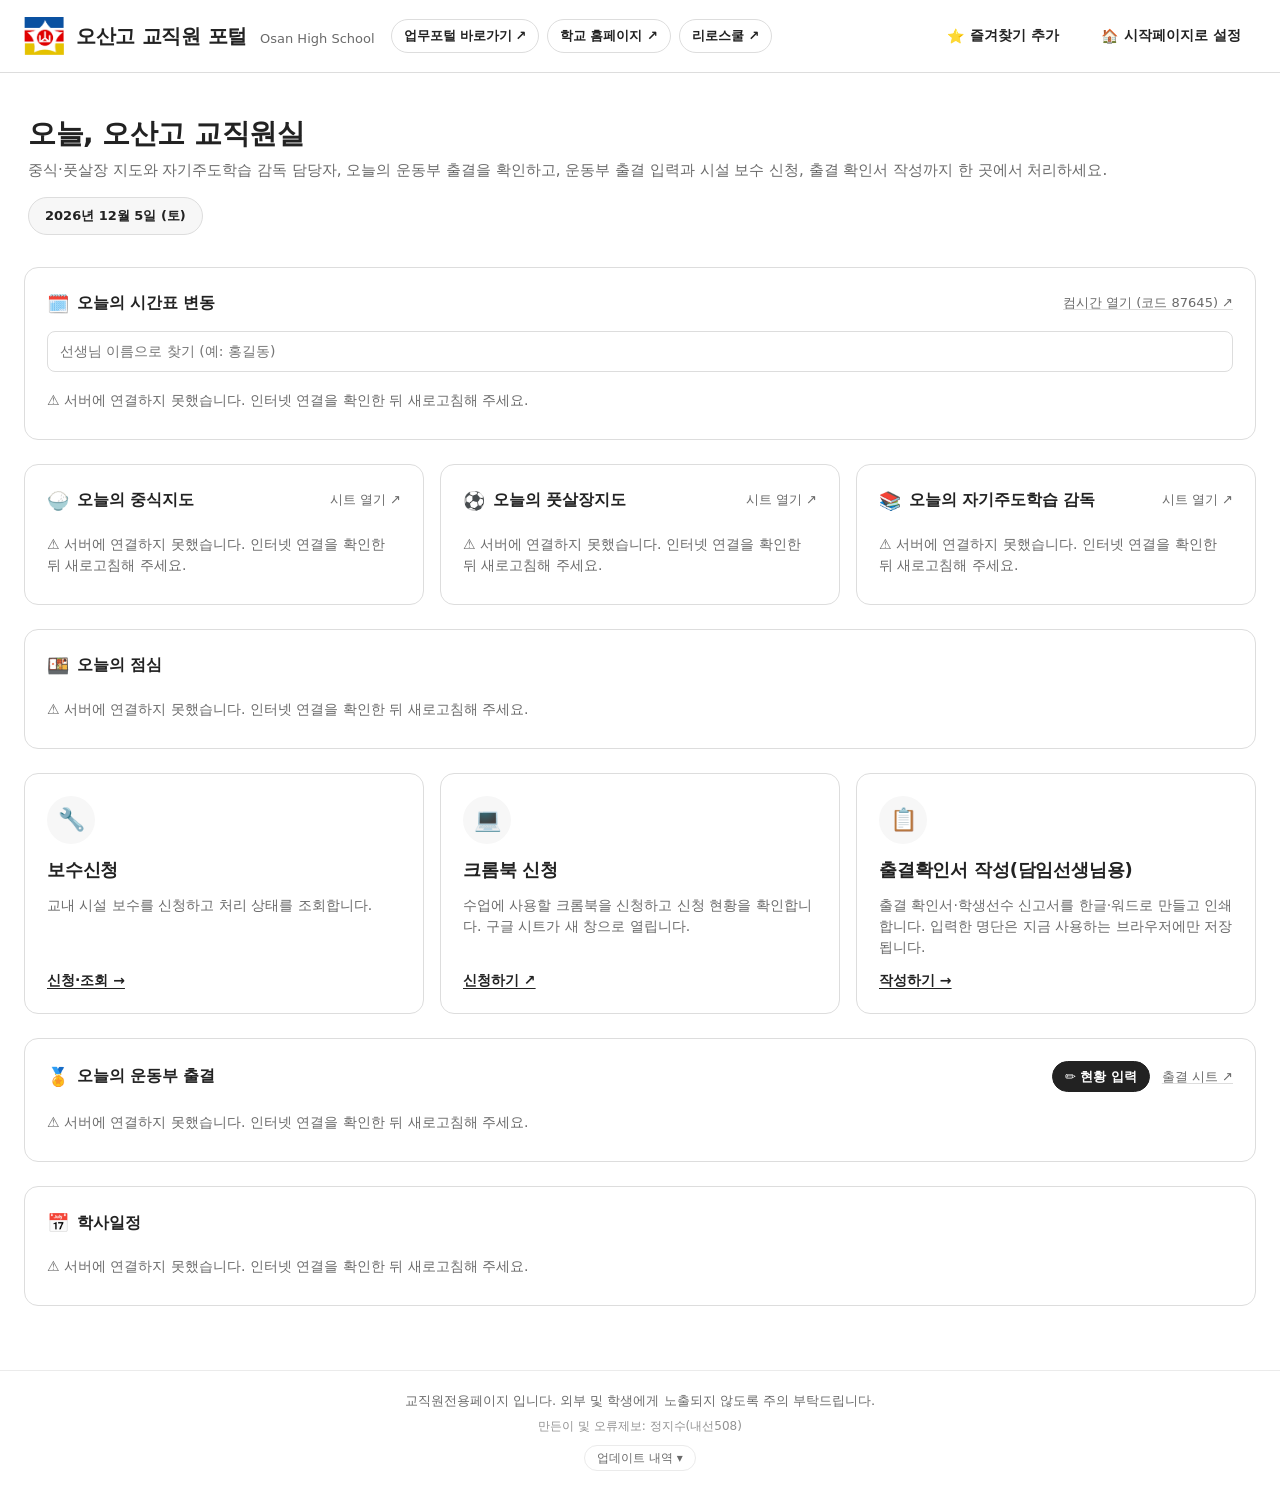
==== commit 120a8cb2: "운동부 출결 입력 화면 추가 (입력 코드 확인, 학년 전체 선택, 출결 시트 링크를 출결기록 탭으로) Co-Authored-By: Claude Opus 5.5 <noreply@an" ====
--- a/index.html
+++ b/index.html
@@ -91,7 +91,36 @@
   .notice-detail a { color: var(--ink); font-weight: 600; }
   .notice-meta { margin-top: 6px; font-size: 13px; }
   /* 오늘의 운동부 출결: Apps Script(?api=sports) → '운동부 출결' 시트 */
-  .sp-card { margin-top: 24px; }   /* 메뉴 카드 바로 아래에 오므로 위쪽 간격을 둡니다 */
+  .sp-card { margin-top: 24px; }
+  .sp-title { cursor: pointer; }
+  .sp-title:hover { text-decoration: underline; text-underline-offset: 3px; }
+  .sp-head-links { display: flex; align-items: center; gap: 12px; }
+  .sp-input-btn { border: 1px solid var(--ink); background: var(--ink); color: var(--canvas); border-radius: var(--radius-pill); padding: 5px 12px; font: inherit; font-size: 13px; font-weight: 600; cursor: pointer; white-space: nowrap; }
+  .sp-input-btn:hover { background: var(--body); border-color: var(--body); }
+  /* 운동부 출결 입력 화면 */
+  .sp-h3 { margin: 0 0 14px; font-size: 16px; }
+  .sp-code-form { display: flex; gap: 8px; max-width: 420px; }
+  .sp-code-form input { flex: 1; min-width: 0; border: 1px solid var(--hairline); border-radius: var(--radius-sm); padding: 12px 14px; font: inherit; font-size: 15px; color: var(--ink); background: var(--canvas); }
+  .sp-code-form input:focus { outline: none; border-color: var(--ink); }
+  .sp-picker { display: flex; flex-direction: column; gap: 14px; }
+  .sp-pk-sport-h { font-size: 14px; font-weight: 700; color: var(--ink); }
+  .sp-pk-sport-h span { font-weight: 500; color: var(--muted); margin-left: 6px; }
+  .sp-grade { display: flex; flex-wrap: wrap; align-items: center; gap: 6px; margin-top: 8px; }
+  .sp-grade-btn { border: 1px dashed var(--border-strong); background: var(--canvas); color: var(--body); border-radius: var(--radius-pill); padding: 5px 10px; font: inherit; font-size: 12px; font-weight: 700; cursor: pointer; white-space: nowrap; }
+  .sp-grade-btn:hover { border-color: var(--ink); color: var(--ink); }
+  .sp-pick { position: relative; display: inline-flex; cursor: pointer; }
+  .sp-pick input { position: absolute; opacity: 0; width: 1px; height: 1px; }
+  .sp-pick span { border: 1px solid var(--hairline); background: var(--canvas); color: var(--ink); border-radius: var(--radius-pill); padding: 5px 12px; font-size: 13px; font-weight: 600; white-space: nowrap; }
+  .sp-pick span b { font-weight: 500; color: var(--muted); margin-right: 4px; }
+  .sp-pick input:checked + span { background: var(--ink); border-color: var(--ink); color: var(--canvas); }
+  .sp-pick input:checked + span b { color: var(--hairline); }
+  .sp-pick input:focus-visible + span { outline: 2px solid var(--primary); outline-offset: 2px; }
+  .sp-confirm { margin: 4px 0 14px; padding: 10px 14px; background: var(--surface-soft); border-radius: var(--radius-sm); font-size: 14px; color: var(--body); overflow-wrap: anywhere; }
+  .sp-confirm:empty { display: none; }
+  .sp-actions { display: flex; gap: 8px; justify-content: flex-end; flex-wrap: wrap; }
+  .sp-done { margin-top: 18px; border-top: 1px dashed var(--hairline); padding-top: 12px; font-size: 13px; color: var(--body); }
+  .sp-done b { color: var(--ink); }
+  .sp-done li { margin: 2px 0; }   /* 메뉴 카드 바로 아래에 오므로 위쪽 간격을 둡니다 */
   .sp-cardhead { flex-wrap: wrap; gap: 4px 12px; }
   .sp-cardhead .duty-summary-title, .sp-cardhead .tt-count { white-space: nowrap; }
   .sp-summary { font-size: 14px; font-weight: 600; color: var(--body); margin: -4px 0 12px; }
@@ -270,7 +299,7 @@
   <section id="view-portal" class="view">
     <div class="portal-hero">
       <h1>오늘, 오산고 교직원실</h1>
-      <p>중식·풋살장 지도와 자기주도학습 감독 담당자, 오늘의 운동부 출결을 확인하고, 시설 보수 신청과 출결 확인서 작성까지 한 곳에서 처리하세요.</p>
+      <p>중식·풋살장 지도와 자기주도학습 감독 담당자, 오늘의 운동부 출결을 확인하고, 운동부 출결 입력과 시설 보수 신청, 출결 확인서 작성까지 한 곳에서 처리하세요.</p>
       <div class="today-badge" id="todayBadge">오늘</div>
     </div>
 
@@ -366,8 +395,11 @@
     <!-- 오늘의 운동부 출결: Apps Script(?api=sports)가 '운동부 출결' 시트에서 오늘 출결과 학생별 결석일수를 골라 보냅니다 (이름 가운데 글자는 가림) -->
     <div class="duty-summary tt-card sp-card" id="sportsCard">
       <div class="duty-summary-head sp-cardhead">
-        <div class="duty-summary-title"><span class="em">🏅</span> 오늘의 운동부 출결 <span class="tt-count" id="sportsCount"></span></div>
-        <a class="duty-summary-more" href="https://docs.google.com/spreadsheets/d/1ni9dDZJaTEjfXOyyWDyxBC1Jjrhg--I3IhYIIeAhy_s/edit" target="_blank" rel="noopener" title="운동부 출결 시트를 새 탭에서 엽니다 (권한이 있는 선생님만 열 수 있습니다)">출결 시트 ↗</a>
+        <div class="duty-summary-title sp-title" role="link" tabindex="0" onclick="go('sports')" onkeydown="if(event.key==='Enter')go('sports')" title="운동부 출결 입력 화면으로 이동합니다"><span class="em">🏅</span> 오늘의 운동부 출결 <span class="tt-count" id="sportsCount"></span></div>
+        <div class="sp-head-links">
+          <button type="button" class="sp-input-btn" onclick="go('sports')">✏️ 현황 입력</button>
+          <a class="duty-summary-more" href="https://docs.google.com/spreadsheets/d/1ni9dDZJaTEjfXOyyWDyxBC1Jjrhg--I3IhYIIeAhy_s/edit#gid=105097068" target="_blank" rel="noopener" title="운동부 출결 시트의 출결기록 탭을 새 탭에서 엽니다 (권한이 있는 선생님만 열 수 있습니다)">출결 시트 ↗</a>
+        </div>
       </div>
       <div class="sp-summary" id="sportsSummary"></div>
       <div class="notice-filter" id="sportsFilter" aria-label="학년별로 보기"></div>
@@ -434,6 +466,82 @@
     </div>
   </section>
 
+  <!-- ============ 3. 운동부 출결 입력 ============ -->
+  <!-- Apps Script(doPost: sportsStudents, sportsAdd)가 입력 코드를 확인한 뒤 '운동부 출결' 시트의 출결기록에 행을 추가합니다. -->
+  <section id="view-sports" class="view">
+    <div class="repair-head">
+      <div>
+        <h2 class="page-title">운동부 출결 입력</h2>
+        <p class="page-desc">운동부 학생의 인정결석·조퇴·결과·지각을 입력합니다. 학생마다 한 줄씩 '운동부 출결' 시트의 출결기록에 추가되고, 포털에는 바로 반영됩니다.</p>
+      </div>
+      <a class="btn secondary" href="https://docs.google.com/spreadsheets/d/1ni9dDZJaTEjfXOyyWDyxBC1Jjrhg--I3IhYIIeAhy_s/edit#gid=105097068" target="_blank" rel="noopener" title="권한이 있는 선생님만 열 수 있습니다">↗ 시트에서 확인·수정</a>
+    </div>
+
+    <div class="duty-card" id="spLockCard">
+      <h3 class="sp-h3">🔒 입력 코드</h3>
+      <form id="spCodeForm" class="sp-code-form" autocomplete="off">
+        <input type="password" id="sp-code" required maxlength="50" placeholder="입력 코드" aria-label="입력 코드" autocomplete="off">
+        <button type="submit" class="btn" id="spCodeBtn">확인</button>
+      </form>
+      <div class="url-hint">담당 선생님께 받은 입력 코드를 넣어 주세요. 코드는 이 브라우저에 저장되지 않으며, 페이지를 새로 열면 다시 넣어야 합니다.</div>
+    </div>
+
+    <div class="duty-card" id="spFormCard" hidden>
+      <form id="spForm" autocomplete="off">
+        <div class="form-row">
+          <label>학생 선택 *</label>
+          <div id="spPicker" class="sp-picker"></div>
+        </div>
+        <div class="form-row two-col">
+          <div>
+            <label for="sp-start">시작일 *</label>
+            <input type="date" id="sp-start" required>
+          </div>
+          <div>
+            <label for="sp-end">종료일 *</label>
+            <input type="date" id="sp-end" required>
+          </div>
+        </div>
+        <div class="form-row two-col">
+          <div>
+            <label for="sp-cat">사유구분 *</label>
+            <select id="sp-cat" required></select>
+          </div>
+          <div>
+            <label for="sp-type">출결유형 *</label>
+            <select id="sp-type" required></select>
+          </div>
+        </div>
+        <div class="form-row two-col">
+          <div>
+            <label for="sp-detail">사유상세</label>
+            <input type="text" id="sp-detail" maxlength="100" placeholder="예: 국가대표 소집, 전국체전, 연습경기">
+          </div>
+          <div id="spPeriodRow">
+            <label for="sp-period">교시 *</label>
+            <input type="text" id="sp-period" maxlength="30" placeholder="예: 4교시후, 1~4교시">
+          </div>
+        </div>
+        <div class="form-row two-col">
+          <div>
+            <label for="sp-basis">근거 (포털에 표시되지 않음)</label>
+            <input type="text" id="sp-basis" maxlength="100" placeholder="예: 공문 번호">
+          </div>
+          <div>
+            <label for="sp-note">비고 (포털에 표시되지 않음)</label>
+            <input type="text" id="sp-note" maxlength="200">
+          </div>
+        </div>
+        <div class="sp-confirm" id="spConfirm"></div>
+        <div class="sp-actions">
+          <button type="button" class="btn secondary" id="spClear">선택 초기화</button>
+          <button type="submit" class="btn" id="spSubmit">출결 입력</button>
+        </div>
+      </form>
+      <div class="sp-done" id="spDone" hidden></div>
+    </div>
+  </section>
+
 </div>
 
 <footer class="staff-notice" style="max-width:1280px; margin:0 auto; padding:20px 24px 32px; border-top:1px solid var(--hairline-soft, #ebebeb); text-align:center; font-size:13px; color:var(--muted, #6a6a6a);">
@@ -446,6 +554,7 @@
       <ul>
         <li>오늘의 운동부 출결 카드 추가 (학생별 결석일수, 대표팀차출은 따로 셈)</li>
         <li>시간표 변동 확인을 매일 오전 7:30, 8:00, 8:30 세 번으로 늘림</li>
+        <li>운동부 출결 입력 화면 추가 (카드 제목이나 '현황 입력' 버튼, 담당 선생님 입력 코드 필요)</li>
       </ul>
       <div class="changelog-date">2026. 10. 22.</div>
       <ul>
@@ -1112,7 +1221,153 @@
       if (e.target.classList && e.target.classList.contains('sp-acc')) accOpen = e.target.open;
     }, true);
 
+    // 입력 화면에서 출결을 입력하면 카드를 새로 불러옵니다.
+    window.sportsReload = load;
+
     load();
+  })();
+</script>
+
+<script>
+  // ============================================================
+  // 운동부 출결 입력 (#sports)
+  // 입력 코드를 Apps Script(doPost: sportsStudents)로 확인한 뒤에만 학생 실명 목록을 받습니다.
+  // 입력 코드와 명단은 이 페이지의 메모리에만 두고, 브라우저 저장소에는 저장하지 않습니다.
+  // ============================================================
+  (function () {
+    const $ = (id) => document.getElementById(id);
+    const lockCard = $('spLockCard'), formCard = $('spFormCard');
+    const codeForm = $('spCodeForm'), codeEl = $('sp-code'), codeBtn = $('spCodeBtn');
+    const form = $('spForm'), picker = $('spPicker');
+    const startEl = $('sp-start'), endEl = $('sp-end'), catEl = $('sp-cat'), typeEl = $('sp-type');
+    const detailEl = $('sp-detail'), periodEl = $('sp-period'), periodRow = $('spPeriodRow');
+    const basisEl = $('sp-basis'), noteEl = $('sp-note');
+    const confirmEl = $('spConfirm'), submitBtn = $('spSubmit'), clearBtn = $('spClear'), doneEl = $('spDone');
+    if (!lockCard || !form) return;
+
+    let code = '';
+    let info = null;          // { today, students, cats, types, absent }
+    const done = [];          // 이 화면에서 입력한 내역 (새로고침하면 사라짐)
+
+    const md = (v) => { const p = String(v || '').split('-'); return p.length === 3 ? `${+p[1]}. ${+p[2]}.` : ''; };
+    const boxes = () => Array.from(picker.querySelectorAll('input[type="checkbox"]'));
+    const pickedIds = () => boxes().filter((b) => b.checked).map((b) => Number(b.value));
+    const byId = (id) => (info ? info.students.find((s) => s.id === id) : null);
+
+    function relock(msg) {
+      code = ''; info = null;
+      picker.innerHTML = '';
+      formCard.hidden = true; lockCard.hidden = false;
+      if (msg) toast(msg, 'err');
+    }
+
+    codeForm.addEventListener('submit', async (e) => {
+      e.preventDefault();
+      const c = codeEl.value.trim();
+      if (!c) return;
+      codeBtn.disabled = true; codeBtn.textContent = '확인 중…';
+      try {
+        const r = await apiPost('sportsStudents', { code: c });
+        if (!r || !r.ok) { toast((r && r.msg) || '확인하지 못했습니다.', 'err'); return; }
+        code = c; info = r; codeEl.value = '';
+        setup();
+        lockCard.hidden = true; formCard.hidden = false;
+      } catch (err) {
+        toast(errMsg(err), 'err');
+      } finally {
+        codeBtn.disabled = false; codeBtn.textContent = '확인';
+      }
+    });
+
+    function setup() {
+      const opt = (v) => `<option value="${escapeHtml(v)}">${escapeHtml(v)}</option>`;
+      catEl.innerHTML = info.cats.map(opt).join('');
+      typeEl.innerHTML = info.types.map(opt).join('');
+      startEl.value = endEl.value = info.today;
+      const sports = [];
+      info.students.forEach((s) => { if (sports.indexOf(s.sport) < 0) sports.push(s.sport); });
+      picker.innerHTML = sports.map((sp) => {
+        const list = info.students.filter((s) => s.sport === sp);
+        const grades = [1, 2, 3].filter((g) => list.some((s) => s.grade === g));
+        return `<div class="sp-pk-sport"><div class="sp-pk-sport-h">${escapeHtml(sp || '종목 없음')}${sp ? '부' : ''}<span>${list.length}명</span></div>` +
+          grades.map((g) => '<div class="sp-grade">' +
+            `<button type="button" class="sp-grade-btn">${g}학년 전체</button>` +
+            list.filter((s) => s.grade === g).map((s) =>
+              `<label class="sp-pick"><input type="checkbox" value="${Number(s.id)}">` +
+              `<span><b>${Number(s.grade)}-${Number(s.cls)}</b>${escapeHtml(s.name)}</span></label>`).join('') +
+            '</div>').join('') + '</div>';
+      }).join('') || '<div class="duty-summary-empty">학생명단에 재학 중인 학생이 없습니다.</div>';
+      updateType();
+      updateConfirm();
+    }
+
+    // 조퇴·결과·지각일 때만 교시 칸을 보여 줍니다.
+    function updateType() {
+      const partial = info && typeEl.value !== info.absent;
+      periodRow.style.visibility = partial ? 'visible' : 'hidden';
+      periodEl.required = !!partial;
+    }
+
+    function updateConfirm() {
+      if (!info) { confirmEl.textContent = ''; return; }
+      const ids = pickedIds();
+      if (!ids.length) { confirmEl.textContent = '입력할 학생을 골라 주세요. 학년 전체 버튼으로 한 번에 고를 수 있습니다.'; return; }
+      const range = startEl.value && endEl.value && endEl.value !== startEl.value ? `${md(startEl.value)}~${md(endEl.value)}` : md(startEl.value);
+      const partial = typeEl.value !== info.absent;
+      confirmEl.textContent = [`선택 ${ids.length}명`, range, catEl.value, detailEl.value.trim(),
+        typeEl.value + (partial && periodEl.value.trim() ? ' · ' + periodEl.value.trim() : '')].filter(Boolean).join(' · ');
+    }
+
+    picker.addEventListener('click', (e) => {
+      const btn = e.target.closest('.sp-grade-btn');
+      if (!btn) return;
+      const group = Array.from(btn.parentElement.querySelectorAll('input[type="checkbox"]'));
+      const all = group.every((b) => b.checked);
+      group.forEach((b) => { b.checked = !all; });
+      updateConfirm();
+    });
+    picker.addEventListener('change', updateConfirm);
+    startEl.addEventListener('change', () => {
+      if (!endEl.value || endEl.value < startEl.value) endEl.value = startEl.value;
+      updateConfirm();
+    });
+    [endEl, catEl, detailEl, periodEl].forEach((el) => el.addEventListener('input', updateConfirm));
+    typeEl.addEventListener('change', () => { updateType(); updateConfirm(); });
+    clearBtn.addEventListener('click', () => { boxes().forEach((b) => { b.checked = false; }); updateConfirm(); });
+
+    form.addEventListener('submit', async (e) => {
+      e.preventDefault();
+      const ids = pickedIds();
+      if (!ids.length) { toast('학생을 한 명 이상 골라 주세요.', 'err'); return; }
+      if (endEl.value && endEl.value < startEl.value) { toast('종료일이 시작일보다 빠릅니다.', 'err'); return; }
+      const payload = {
+        code: code, students: ids, start: startEl.value, end: endEl.value || startEl.value,
+        cat: catEl.value, detail: detailEl.value.trim(), type: typeEl.value, period: periodEl.value.trim(),
+        basis: basisEl.value.trim(), note: noteEl.value.trim(),
+      };
+      submitBtn.disabled = true; submitBtn.textContent = '입력 중…';
+      try {
+        const r = await apiPost('sportsAdd', payload);
+        if (r && r.ok) {
+          toast(r.msg || '입력했습니다.', 'ok');
+          const names = ids.map((id) => { const s = byId(id); return s ? s.name : id; });
+          done.unshift(`${confirmEl.textContent.replace(/^선택 \d+명 · /, '')} — ${names.join(', ')} (${ids.length}명)`);
+          doneEl.innerHTML = '<b>이 화면에서 입력한 내역</b><ul>' + done.slice(0, 10).map((t) => `<li>${escapeHtml(t)}</li>`).join('') + '</ul>';
+          doneEl.hidden = false;
+          boxes().forEach((b) => { b.checked = false; });
+          updateConfirm();
+          if (typeof window.sportsReload === 'function') window.sportsReload();
+        } else if (r && r.codeError) {
+          relock(r.msg);
+        } else {
+          toast((r && r.msg) || '입력하지 못했습니다.', 'err');
+        }
+      } catch (err) {
+        toast(errMsg(err) + ' 시트에서 입력되었는지 확인한 뒤 다시 시도해 주세요.', 'err');
+      } finally {
+        submitBtn.disabled = false; submitBtn.textContent = '출결 입력';
+      }
+    });
   })();
 </script>
 
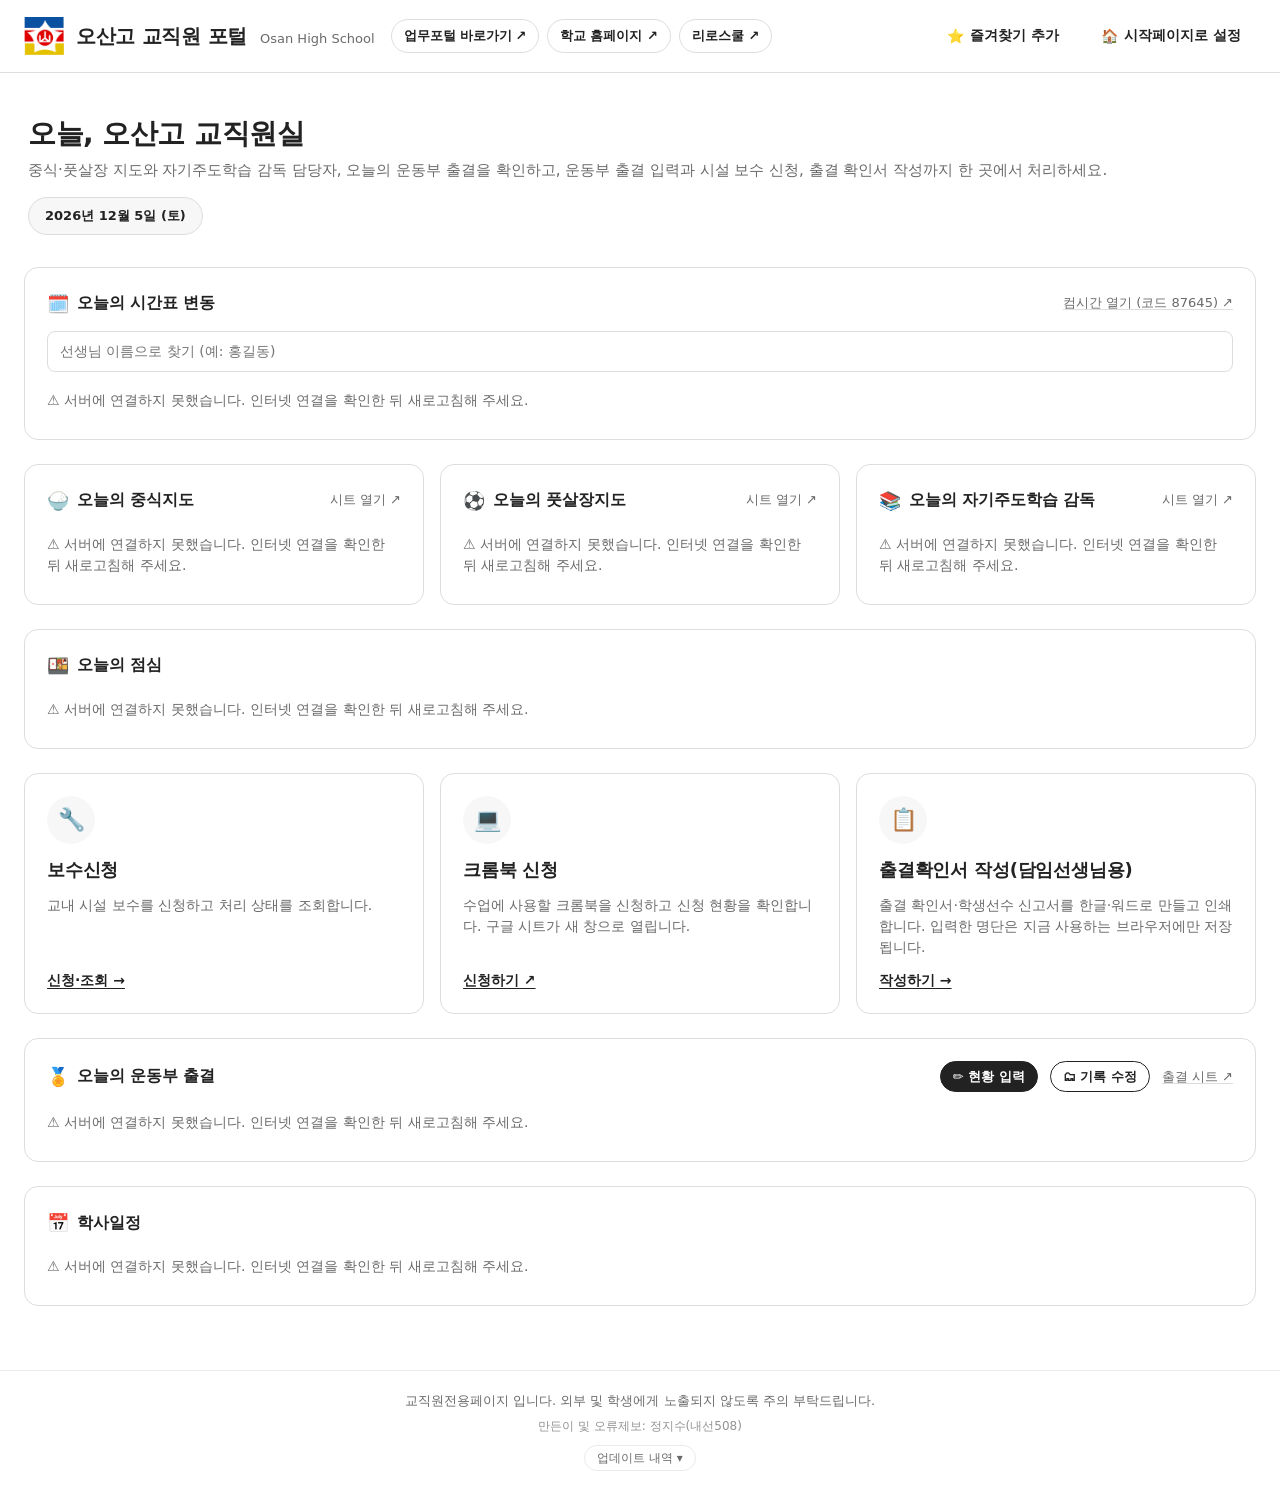
==== commit 2f384af4: "오늘의 운동부 출결 카드에 '기록 수정' 단추 추가 카드 머리의 '기록 수정'을 누르면 입력 화면의 조회·수정 영역이 바로 열리고 목록을 저절로 불러옵니다. 잠겨 있으면 입력 코드" ====
--- a/index.html
+++ b/index.html
@@ -97,6 +97,8 @@
   .sp-head-links { display: flex; align-items: center; gap: 12px; }
   .sp-input-btn { border: 1px solid var(--ink); background: var(--ink); color: var(--canvas); border-radius: var(--radius-pill); padding: 5px 12px; font: inherit; font-size: 13px; font-weight: 600; cursor: pointer; white-space: nowrap; }
   .sp-input-btn:hover { background: var(--body); border-color: var(--body); }
+  .sp-edit-btn { background: var(--canvas); color: var(--ink); }
+  .sp-edit-btn:hover { background: var(--surface-soft); border-color: var(--ink); color: var(--ink); }
   /* 운동부 출결 입력 화면 */
   .sp-h3 { margin: 0 0 14px; font-size: 16px; }
   .sp-code-form { display: flex; gap: 8px; max-width: 420px; }
@@ -121,6 +123,30 @@
   .sp-done { margin-top: 18px; border-top: 1px dashed var(--hairline); padding-top: 12px; font-size: 13px; color: var(--body); }
   .sp-done b { color: var(--ink); }
   .sp-done li { margin: 2px 0; }   /* 메뉴 카드 바로 아래에 오므로 위쪽 간격을 둡니다 */
+  .sp-ed-head { display: flex; flex-wrap: wrap; align-items: center; justify-content: space-between; gap: 8px 12px; margin-bottom: 6px; }
+  .sp-ed-head .sp-h3 { margin: 0; }
+  .sp-ed-tools { display: flex; flex-wrap: wrap; gap: 8px; }
+  .sp-ed-tools input, .sp-ed-tools select { border: 1px solid var(--hairline); border-radius: var(--radius-sm); padding: 9px 12px; font: inherit; font-size: 14px; color: var(--ink); background: var(--canvas); min-width: 0; }
+  .sp-ed-tools input { width: min(220px, 48vw); }
+  .sp-ed-note { font-size: 12px; color: var(--muted); margin-bottom: 12px; }
+  .sp-ed-list { display: flex; flex-direction: column; gap: 8px; }
+  .sp-ed-row { background: var(--surface-soft); border-radius: var(--radius-sm); padding: 10px 12px; min-width: 0; }
+  .sp-ed-main { display: flex; flex-wrap: wrap; align-items: center; gap: 4px 8px; font-size: 14px; }
+  .sp-ed-who { font-weight: 700; color: var(--ink); white-space: nowrap; }
+  .sp-ed-when { color: var(--body); font-variant-numeric: tabular-nums; white-space: nowrap; }
+  .sp-ed-why { color: var(--body); overflow-wrap: anywhere; }
+  .sp-ed-type { background: var(--ink); color: var(--canvas); border-radius: var(--radius-pill); padding: 1px 9px; font-size: 12px; font-weight: 700; white-space: nowrap; }
+  .sp-ed-type.sp-part { background: var(--surface-strong); color: var(--body); }
+  .sp-ed-sub { margin-top: 4px; font-size: 12px; color: var(--muted); overflow-wrap: anywhere; }
+  .sp-ed-btns { display: flex; gap: 6px; margin-left: auto; }
+  .sp-ed-btn { border: 1px solid var(--hairline); background: var(--canvas); color: var(--body); border-radius: var(--radius-pill); padding: 4px 12px; font: inherit; font-size: 12px; font-weight: 700; cursor: pointer; white-space: nowrap; }
+  .sp-ed-btn:hover { border-color: var(--ink); color: var(--ink); }
+  .sp-ed-btn.sp-del:hover { border-color: var(--primary-error); color: var(--primary-error); }
+  .sp-ed-form { margin-top: 10px; border-top: 1px dashed var(--hairline); padding-top: 10px; }
+  .sp-ed-grid { display: grid; grid-template-columns: repeat(auto-fit, minmax(min(150px, 100%), 1fr)); gap: 10px 12px; }
+  .sp-ed-grid label { display: block; font-size: 12px; font-weight: 600; color: var(--muted); margin-bottom: 4px; }
+  .sp-ed-grid input, .sp-ed-grid select { width: 100%; box-sizing: border-box; border: 1px solid var(--hairline); border-radius: var(--radius-sm); padding: 9px 10px; font: inherit; font-size: 14px; color: var(--ink); background: var(--canvas); }
+  .sp-ed-actions { display: flex; flex-wrap: wrap; gap: 8px; justify-content: flex-end; margin-top: 12px; }
   .sp-cardhead { flex-wrap: wrap; gap: 4px 12px; }
   .sp-cardhead .duty-summary-title, .sp-cardhead .tt-count { white-space: nowrap; }
   .sp-summary { font-size: 14px; font-weight: 600; color: var(--body); margin: -4px 0 12px; }
@@ -398,6 +424,7 @@
         <div class="duty-summary-title sp-title" role="link" tabindex="0" onclick="go('sports')" onkeydown="if(event.key==='Enter')go('sports')" title="운동부 출결 입력 화면으로 이동합니다"><span class="em">🏅</span> 오늘의 운동부 출결 <span class="tt-count" id="sportsCount"></span></div>
         <div class="sp-head-links">
           <button type="button" class="sp-input-btn" onclick="go('sports')">✏️ 현황 입력</button>
+          <button type="button" class="sp-input-btn sp-edit-btn" onclick="go('sports'); if (window.sportsOpenEdit) window.sportsOpenEdit();" title="이미 입력한 기록을 찾아 고치거나 지웁니다 (입력 코드 필요)">🗂 기록 수정</button>
           <a class="duty-summary-more" href="https://docs.google.com/spreadsheets/d/1ni9dDZJaTEjfXOyyWDyxBC1Jjrhg--I3IhYIIeAhy_s/edit#gid=105097068" target="_blank" rel="noopener" title="운동부 출결 시트의 출결기록 탭을 새 탭에서 엽니다 (권한이 있는 선생님만 열 수 있습니다)">출결 시트 ↗</a>
         </div>
       </div>
@@ -472,7 +499,7 @@
     <div class="repair-head">
       <div>
         <h2 class="page-title">운동부 출결 입력</h2>
-        <p class="page-desc">운동부 학생의 인정결석·조퇴·결과·지각을 입력합니다. 학생마다 한 줄씩 '운동부 출결' 시트의 출결기록에 추가되고, 포털에는 바로 반영됩니다.</p>
+        <p class="page-desc">운동부 학생의 인정결석·조퇴·결과·지각을 입력합니다. 학생마다 한 줄씩 '운동부 출결' 시트의 출결기록에 추가되고, 포털에는 바로 반영됩니다. 이미 입력한 기록은 아래에서 찾아 고치거나 지울 수 있습니다.</p>
       </div>
       <a class="btn secondary" href="https://docs.google.com/spreadsheets/d/1ni9dDZJaTEjfXOyyWDyxBC1Jjrhg--I3IhYIIeAhy_s/edit#gid=105097068" target="_blank" rel="noopener" title="권한이 있는 선생님만 열 수 있습니다">↗ 시트에서 확인·수정</a>
     </div>
@@ -540,6 +567,23 @@
       </form>
       <div class="sp-done" id="spDone" hidden></div>
     </div>
+
+    <div class="duty-card" id="spEditCard" hidden>
+      <div class="sp-ed-head">
+        <h3 class="sp-h3">🗂 입력 기록 조회·수정</h3>
+        <div class="sp-ed-tools">
+          <input type="search" id="sp-ed-q" maxlength="20" placeholder="학생 이름으로 찾기" aria-label="학생 이름으로 찾기">
+          <select id="sp-ed-limit" aria-label="보여 줄 기록 수">
+            <option value="20">최근 20건</option>
+            <option value="50" selected>최근 50건</option>
+            <option value="100">최근 100건</option>
+          </select>
+          <button type="button" class="btn secondary" id="spEdLoad">불러오기</button>
+        </div>
+      </div>
+      <div class="sp-ed-note">'운동부 출결' 시트의 출결기록을 새것부터 보여 줍니다. 고치거나 지우면 포털에 바로 반영되고, 지운 기록은 되돌릴 수 없습니다.</div>
+      <div id="spEdBody"><div class="duty-summary-empty">불러오기를 눌러 주세요.</div></div>
+    </div>
   </section>
 
 </div>
@@ -550,6 +594,12 @@
   <details class="changelog">
     <summary>업데이트 내역</summary>
     <div class="changelog-body">
+      <div class="changelog-date">2026. 11. 2.</div>
+      <ul>
+        <li>운동부 출결 입력 화면에 입력 기록 조회·수정·삭제 기능 추가 (학생 이름으로 찾기, 최근 20·50·100건)</li>
+        <li>오늘의 운동부 출결 카드에 '기록 수정' 단추 추가 (누르면 조회·수정 화면이 바로 열립니다)</li>
+        <li>10월 운동부 출결 현황 보고(오산고등학교-13999) 축구부 기록을 출결기록 시트에 반영</li>
+      </ul>
       <div class="changelog-date">2026. 10. 27.</div>
       <ul>
         <li>오늘의 운동부 출결 카드 추가 (학생별 결석일수, 대표팀차출은 따로 셈)</li>
@@ -1258,6 +1308,9 @@
       code = ''; info = null;
       picker.innerHTML = '';
       formCard.hidden = true; lockCard.hidden = false;
+      const ed = document.getElementById('spEditCard');
+      if (ed) ed.hidden = true;
+      edReset();
       if (msg) toast(msg, 'err');
     }
 
@@ -1272,6 +1325,9 @@
         code = c; info = r; codeEl.value = '';
         setup();
         lockCard.hidden = true; formCard.hidden = false;
+        const ed = document.getElementById('spEditCard');
+        if (ed) ed.hidden = false;
+        edAfterUnlock();
       } catch (err) {
         toast(errMsg(err), 'err');
       } finally {
@@ -1368,6 +1424,184 @@
         submitBtn.disabled = false; submitBtn.textContent = '출결 입력';
       }
     });
+
+    // ---------- 입력 기록 조회·수정·삭제 ----------
+    // Apps Script(doPost: sportsRecent, sportsUpdate, sportsDelete)를 씁니다.
+    // 조회할 때 받은 지문(sig)을 함께 보내, 그 사이에 시트에서 바뀐 기록은 덮어쓰지 않습니다.
+    const edCard = $('spEditCard'), edBody = $('spEdBody'), edLoad = $('spEdLoad');
+    const edQ = $('sp-ed-q'), edLimit = $('sp-ed-limit');
+    let edItems = [];
+
+    function edReset() {
+      edItems = [];
+      if (edBody) edBody.innerHTML = '<div class="duty-summary-empty">불러오기를 눌러 주세요.</div>';
+      if (edQ) edQ.value = '';
+    }
+
+    function edRow(it, i) {
+      const partial = info && it.type !== info.absent;
+      const when = it.end && it.end !== it.start ? `${md(it.start)}~${md(it.end)}` : md(it.start);
+      const why = [it.cat, it.detail].filter(Boolean).join(' · ');
+      const sub = [it.basis ? '근거 ' + it.basis : '', it.note ? '비고 ' + it.note : '', it.stamp ? '입력 ' + it.stamp : '']
+        .filter(Boolean).join(' · ');
+      return `<div class="sp-ed-row" data-i="${i}">` +
+        '<div class="sp-ed-main">' +
+          `<span class="sp-ed-who">${escapeHtml(it.student)}</span>` +
+          `<span class="sp-ed-when">${escapeHtml(when)}</span>` +
+          `<span class="sp-ed-why">${escapeHtml(why)}</span>` +
+          `<span class="sp-ed-type${partial ? ' sp-part' : ''}">${escapeHtml(it.type)}${partial && it.period ? ' ' + escapeHtml(it.period) : ''}</span>` +
+          '<span class="sp-ed-btns">' +
+            '<button type="button" class="sp-ed-btn sp-fix">수정</button>' +
+            '<button type="button" class="sp-ed-btn sp-del">삭제</button>' +
+          '</span>' +
+        '</div>' +
+        (sub ? `<div class="sp-ed-sub">${escapeHtml(sub)}</div>` : '') +
+      '</div>';
+    }
+
+    function edRender(msg) {
+      if (!edBody) return;
+      if (msg) { edBody.innerHTML = `<div class="duty-summary-empty">${escapeHtml(msg)}</div>`; return; }
+      if (!edItems.length) { edBody.innerHTML = '<div class="duty-summary-empty">찾는 기록이 없습니다.</div>'; return; }
+      edBody.innerHTML = '<div class="sp-ed-list">' + edItems.map(edRow).join('') + '</div>';
+    }
+
+    async function edFetch() {
+      if (!code) { relock('입력 코드를 다시 넣어 주세요.'); return; }
+      edLoad.disabled = true; edLoad.textContent = '불러오는 중…';
+      edBody.innerHTML = '<div class="duty-summary-empty"><span class="spinner"></span>불러오는 중…</div>';
+      try {
+        const r = await apiPost('sportsRecent', { code: code, limit: Number(edLimit.value) || 50, q: edQ.value.trim() });
+        if (r && r.ok) { edItems = r.items || []; edRender(); }
+        else if (r && r.codeError) { relock(r.msg); }
+        else { edRender((r && r.msg) || '불러오지 못했습니다.'); }
+      } catch (err) {
+        edRender(errMsg(err));
+      } finally {
+        edLoad.disabled = false; edLoad.textContent = '불러오기';
+      }
+    }
+
+    function edOpenForm(rowEl, i) {
+      const it = edItems[i];
+      if (!it || rowEl.querySelector('.sp-ed-form')) return;
+      const opt = (list, cur) => list.map((v) =>
+        `<option value="${escapeHtml(v)}"${v === cur ? ' selected' : ''}>${escapeHtml(v)}</option>`).join('');
+      const cats = (info && info.cats) || [], types = (info && info.types) || [];
+      const box = document.createElement('div');
+      box.className = 'sp-ed-form';
+      box.innerHTML = '<div class="sp-ed-grid">' +
+        `<div><label>시작일</label><input type="date" class="sp-f-start" value="${escapeHtml(it.start)}"></div>` +
+        `<div><label>종료일</label><input type="date" class="sp-f-end" value="${escapeHtml(it.end || it.start)}"></div>` +
+        `<div><label>사유구분</label><select class="sp-f-cat">${opt(cats, it.cat)}</select></div>` +
+        `<div><label>출결유형</label><select class="sp-f-type">${opt(types, it.type)}</select></div>` +
+        `<div><label>사유상세</label><input type="text" class="sp-f-detail" maxlength="100" value="${escapeHtml(it.detail)}"></div>` +
+        `<div><label>교시</label><input type="text" class="sp-f-period" maxlength="30" placeholder="예: 4교시후" value="${escapeHtml(it.period)}"></div>` +
+        `<div><label>근거</label><input type="text" class="sp-f-basis" maxlength="100" value="${escapeHtml(it.basis)}"></div>` +
+        `<div><label>비고</label><input type="text" class="sp-f-note" maxlength="200" value="${escapeHtml(it.note)}"></div>` +
+        '</div>' +
+        '<div class="sp-ed-actions">' +
+          '<button type="button" class="btn secondary sp-f-cancel">취소</button>' +
+          '<button type="button" class="btn sp-f-save">저장</button>' +
+        '</div>';
+      rowEl.appendChild(box);
+      const typeSel = box.querySelector('.sp-f-type'), periodEl2 = box.querySelector('.sp-f-period');
+      const syncPeriod = () => {
+        const partial = info && typeSel.value !== info.absent;
+        periodEl2.disabled = !partial;
+        if (!partial) periodEl2.value = '';
+      };
+      typeSel.addEventListener('change', syncPeriod);
+      syncPeriod();
+      box.querySelector('.sp-f-start').focus();
+    }
+
+    async function edSave(rowEl, i) {
+      const it = edItems[i];
+      const box = rowEl.querySelector('.sp-ed-form');
+      if (!it || !box) return;
+      const val = (cls) => box.querySelector(cls).value.trim();
+      const payload = {
+        code: code, row: it.row, sig: it.sig,
+        start: val('.sp-f-start'), end: val('.sp-f-end') || val('.sp-f-start'),
+        cat: val('.sp-f-cat'), type: val('.sp-f-type'), detail: val('.sp-f-detail'),
+        period: val('.sp-f-period'), basis: val('.sp-f-basis'), note: val('.sp-f-note'),
+      };
+      if (!payload.start) { toast('시작일을 입력해 주세요.', 'err'); return; }
+      if (payload.end < payload.start) { toast('종료일이 시작일보다 빠릅니다.', 'err'); return; }
+      const btn = box.querySelector('.sp-f-save');
+      btn.disabled = true; btn.textContent = '저장 중…';
+      try {
+        const r = await apiPost('sportsUpdate', payload);
+        if (r && r.ok) {
+          toast(r.msg || '고쳤습니다.', 'ok');
+          if (typeof window.sportsReload === 'function') window.sportsReload();
+          await edFetch();
+        } else if (r && r.codeError) {
+          relock(r.msg);
+        } else {
+          toast((r && r.msg) || '고치지 못했습니다.', 'err');
+        }
+      } catch (err) {
+        toast(errMsg(err) + ' 시트에서 반영되었는지 확인해 주세요.', 'err');
+      } finally {
+        btn.disabled = false; btn.textContent = '저장';
+      }
+    }
+
+    async function edDelete(i) {
+      const it = edItems[i];
+      if (!it) return;
+      const when = it.end && it.end !== it.start ? `${md(it.start)}~${md(it.end)}` : md(it.start);
+      if (!window.confirm(`${it.student} · ${when} · ${it.type} 기록을 지웁니다. 되돌릴 수 없습니다. 지울까요?`)) return;
+      try {
+        const r = await apiPost('sportsDelete', { code: code, row: it.row, sig: it.sig });
+        if (r && r.ok) {
+          toast(r.msg || '지웠습니다.', 'ok');
+          if (typeof window.sportsReload === 'function') window.sportsReload();
+          await edFetch();
+        } else if (r && r.codeError) {
+          relock(r.msg);
+        } else {
+          toast((r && r.msg) || '지우지 못했습니다.', 'err');
+        }
+      } catch (err) {
+        toast(errMsg(err) + ' 시트에서 반영되었는지 확인해 주세요.', 'err');
+      }
+    }
+
+    // 메인 카드의 '기록 수정' 단추에서 부릅니다. 잠겨 있으면 입력 코드 칸으로 보냅니다.
+    let edWanted = false;
+    function edShow() {
+      if (!edCard) return;
+      edCard.scrollIntoView({ behavior: 'smooth', block: 'start' });
+      if (!edItems.length) edFetch();
+    }
+    function edAfterUnlock() {
+      if (!edWanted) return;
+      edWanted = false;
+      setTimeout(edShow, 150);
+    }
+    window.sportsOpenEdit = function () {
+      if (!edCard) return;
+      if (code) { edWanted = false; setTimeout(edShow, 50); }
+      else { edWanted = true; setTimeout(() => { codeEl.focus(); }, 50); }
+    };
+
+    if (edCard) {
+      edLoad.addEventListener('click', edFetch);
+      edQ.addEventListener('keydown', (e) => { if (e.key === 'Enter') { e.preventDefault(); edFetch(); } });
+      edLimit.addEventListener('change', () => { if (edItems.length) edFetch(); });
+      edBody.addEventListener('click', (e) => {
+        const rowEl = e.target.closest('.sp-ed-row');
+        if (!rowEl) return;
+        const i = Number(rowEl.dataset.i);
+        if (e.target.closest('.sp-fix')) edOpenForm(rowEl, i);
+        else if (e.target.closest('.sp-del')) edDelete(i);
+        else if (e.target.closest('.sp-f-cancel')) { const f = rowEl.querySelector('.sp-ed-form'); if (f) f.remove(); }
+        else if (e.target.closest('.sp-f-save')) edSave(rowEl, i);
+      });
+    }
   })();
 </script>
 
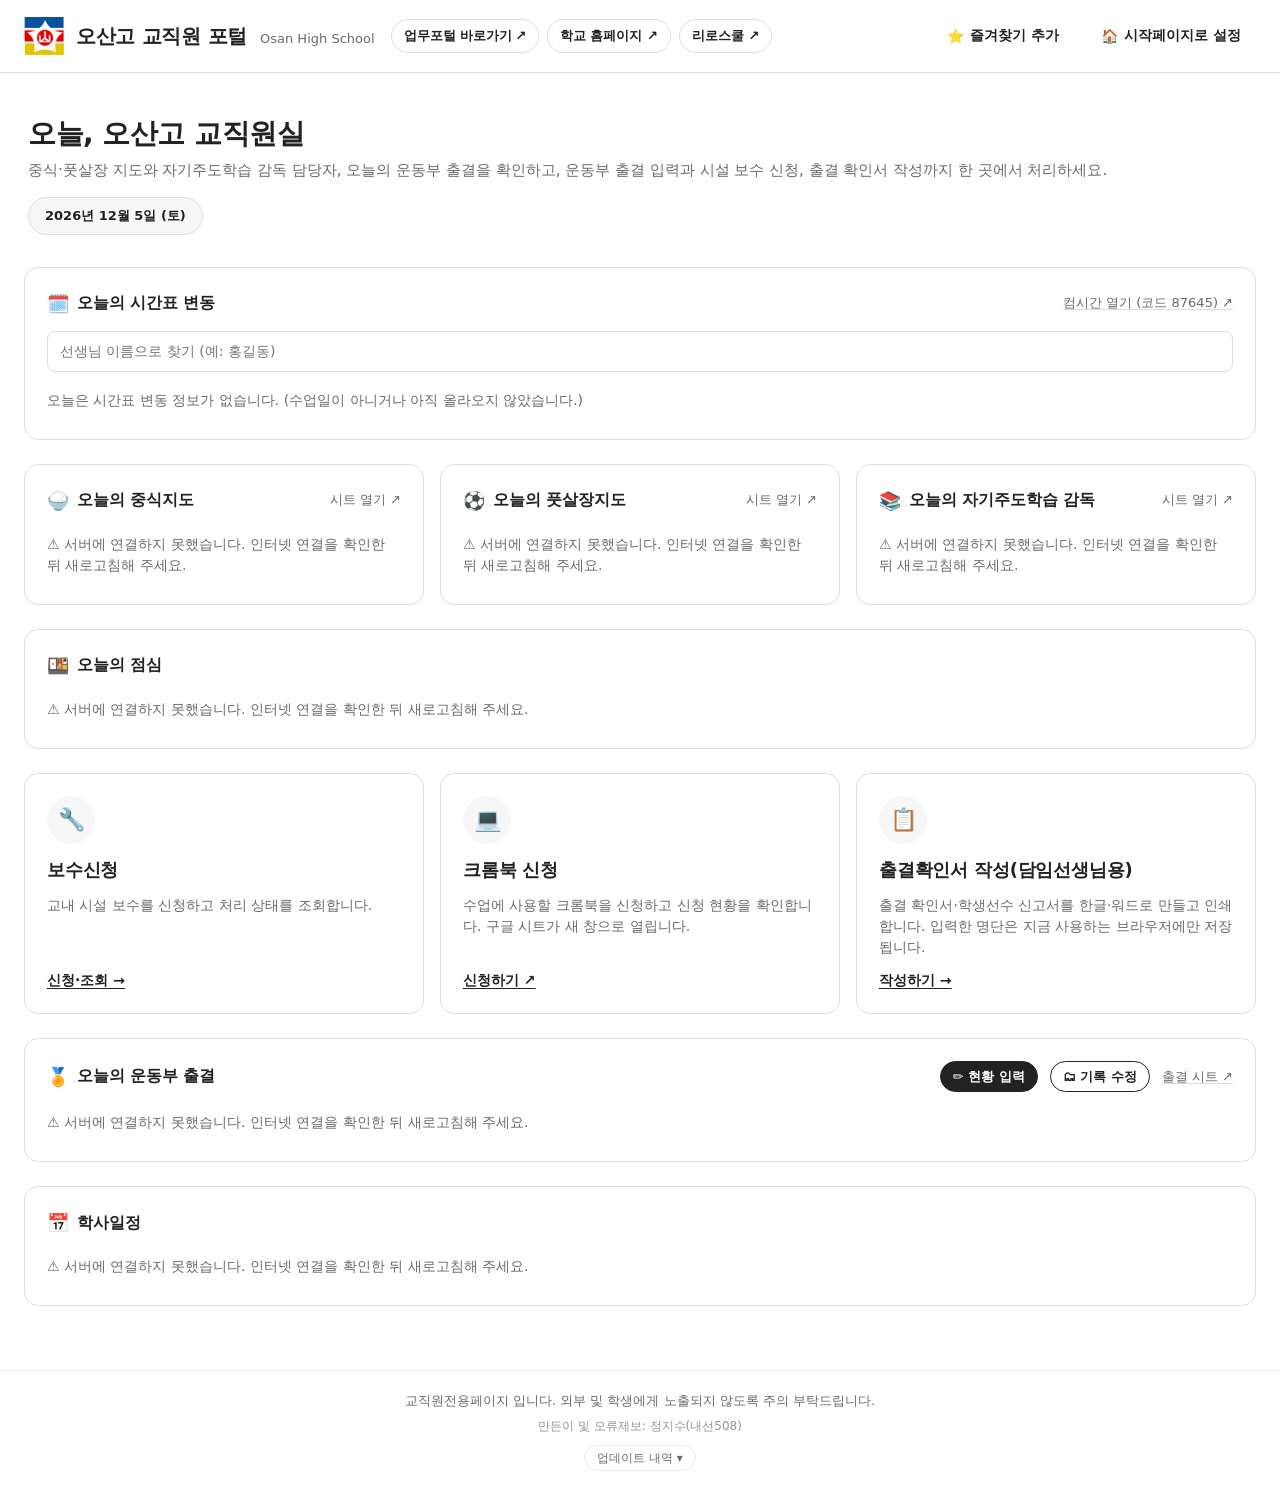
==== commit 2c64cbbd: "시간표 변동 카드가 data/timetable.json을 읽도록 변경, 업데이트 내역 추가" ====
--- a/index.html
+++ b/index.html
@@ -342,7 +342,7 @@
       </div>
     </div>
 
-    <!-- 오늘의 시간표 변동: Apps Script(?api=timetable)가 컴시간에서 받아 온 결과를 표시 -->
+    <!-- 오늘의 시간표 변동: GitHub Actions가 컴시간에서 받아 저장한 data/timetable.json을 표시 -->
     <div class="duty-summary tt-card" id="ttCard">
       <div class="duty-summary-head">
         <div class="duty-summary-title"><span class="em">🗓️</span> 오늘의 시간표 변동 <span class="tt-count" id="ttCount"></span></div>
@@ -594,6 +594,16 @@
   <details class="changelog">
     <summary>업데이트 내역</summary>
     <div class="changelog-body">
+      <div class="changelog-date">2026. 11. 10.</div>
+      <ul>
+        <li>시간표 변동 조회 복구 (컴시간이 조회 규약을 암호화 방식으로 바꾸면서 기존 조회가 모두 막혔습니다)</li>
+        <li>조회를 GitHub Actions로 옮겨, 평일 오전 7~9시 30분마다 받아 둔 자료를 포털이 바로 읽도록 변경</li>
+      </ul>
+      <div class="changelog-date">2026. 11. 3.</div>
+      <ul>
+        <li>시간표 변동 카드가 비어 있던 문제 수정 (예약 확인이 실행되지 않던 문제를 평일 오전 7~9시 30분마다 도는 반복 확인으로 교체)</li>
+        <li>컴시간 접속이 실패하면 최대 세 번까지 다시 시도하고, 오늘 자료가 없으면 포털을 열 때 그 자리에서 한 번 더 확인</li>
+      </ul>
       <div class="changelog-date">2026. 11. 2.</div>
       <ul>
         <li>운동부 출결 입력 화면에 입력 기록 조회·수정·삭제 기능 추가 (학생 이름으로 찾기, 최근 20·50·100건)</li>
@@ -974,12 +984,14 @@
 
 <script>
   // ============================================================
-  // 오늘의 시간표 변동 (컴시간 → Apps Script ?api=timetable → 포털)
-  // 교사 이름은 Apps Script에서 마지막 글자를 가린 상태로 받습니다.
+  // 오늘의 시간표 변동 (컴시간 → GitHub Actions → data/timetable.json → 포털)
+  // 평일 아침마다 tools/fetch_timetable.py가 저장소에 결과를 올려 둡니다.
+  // 교사 이름은 그 단계에서 마지막 글자를 가린 상태로 저장합니다.
   // ============================================================
   (function () {
     const TT_SHOW = 6;                       // 처음에 보여 줄 건수
-    const TT_TIMEOUT_MS = 40000;             // 컴시간 조회가 느릴 수 있어 넉넉하게 기다립니다
+    const TT_DATA_URL = 'data/timetable.json'; // GitHub Actions가 평일 아침마다 갱신합니다
+    const TT_TIMEOUT_MS = 15000;             // 저장된 파일을 읽는 것이라 오래 기다릴 필요가 없습니다
     const TT_FILTER_KEY = 'osan-portal-tt-filter';
     let ttData = null;
     let ttExpanded = false;
@@ -1050,20 +1062,47 @@
         html += `<div class="duty-next tt-foot"><span class="zone-label">다음</span>` +
           `<div class="next-list"><span class="next-item"><b>${escapeHtml(r.next.label)}</b> ${r.next.swapLabel ? escapeHtml(r.next.swapLabel) + ' 시간표로 운영 · 그 밖의 변동 ' + n + '건' : '변동 ' + n + '건'}</span></div></div>`;
       }
-      html += `<div class="duty-stale">컴시간 기준 · 최종 확인 오늘 ${escapeHtml(r.updatedAt || '')} (매일 07:30·08:00·08:30 확인)</div>`;
+      html += `<div class="duty-stale">컴시간 기준${r.checkedLabel ? ' · ' + escapeHtml(r.checkedLabel) + ' 확인' : ''} (평일 오전 7~9시 30분마다 자동 갱신)</div>`;
       body.innerHTML = html;
+    }
+
+    // 날짜를 'YYYY-MM-DD' 모양으로 바꿉니다. 저장 파일의 날짜 열쇠와 맞추기 위함입니다.
+    function ttDateKey(d) {
+      const p = (n) => String(n).padStart(2, '0');
+      return `${d.getFullYear()}-${p(d.getMonth() + 1)}-${p(d.getDate())}`;
     }
 
     async function loadTimetable() {
       const ctrl = new AbortController();
       const timer = setTimeout(() => ctrl.abort(), TT_TIMEOUT_MS);
       try {
-        const res = await fetch(`${API_URL}?api=timetable`, { signal: ctrl.signal });
-        if (!res.ok) throw new Error(`서버 응답 오류 (${res.status})`);
+        // 30분마다 갱신되므로, 캐시가 남지 않도록 30분 단위 값을 주소에 붙입니다.
+        const bucket = Math.floor(Date.now() / (30 * 60 * 1000));
+        const res = await fetch(`${TT_DATA_URL}?v=${bucket}`, { signal: ctrl.signal, cache: 'no-cache' });
+        if (!res.ok) throw new Error(`시간표 자료를 불러오지 못했습니다 (${res.status})`);
         const data = await res.json();
-        // Apps Script에 시간표 기능이 아직 배포되지 않았으면 '준비 중'으로 표시합니다.
-        const notReady = !data || typeof data.ok !== 'boolean' || (!data.ok && /알 수 없는 요청/.test(data.msg || ''));
-        ttData = notReady ? { ok: false, msg: '시간표 변동 연동을 준비하고 있습니다.' } : data;
+        const days = (data && data.days) || {};
+        const keys = Object.keys(days).sort();
+        const todayKey = ttDateKey(new Date());
+        const nextKey = keys.find(k => k > todayKey);
+
+        // 마지막으로 받아 온 시각을 '오늘 07:30' 또는 '11월 7일 08:00'처럼 적습니다.
+        let checkedLabel = '';
+        const stamp = data && data.generatedAt ? new Date(data.generatedAt) : null;
+        if (stamp && !isNaN(stamp)) {
+          const hhmm = `${String(stamp.getHours()).padStart(2, '0')}:${String(stamp.getMinutes()).padStart(2, '0')}`;
+          checkedLabel = ttDateKey(stamp) === todayKey
+            ? `오늘 ${hhmm}`
+            : `${stamp.getMonth() + 1}월 ${stamp.getDate()}일 ${hhmm}`;
+        }
+
+        ttData = {
+          ok: true,
+          checkedLabel,
+          today: days[todayKey] || null,
+          next: nextKey ? Object.assign({}, days[nextKey]) : null,
+          msg: days[todayKey] ? '' : '오늘은 시간표 변동 정보가 없습니다. (수업일이 아니거나 아직 올라오지 않았습니다.)',
+        };
       } catch (err) {
         ttData = { ok: false, msg: errMsg(err) };
       } finally {
